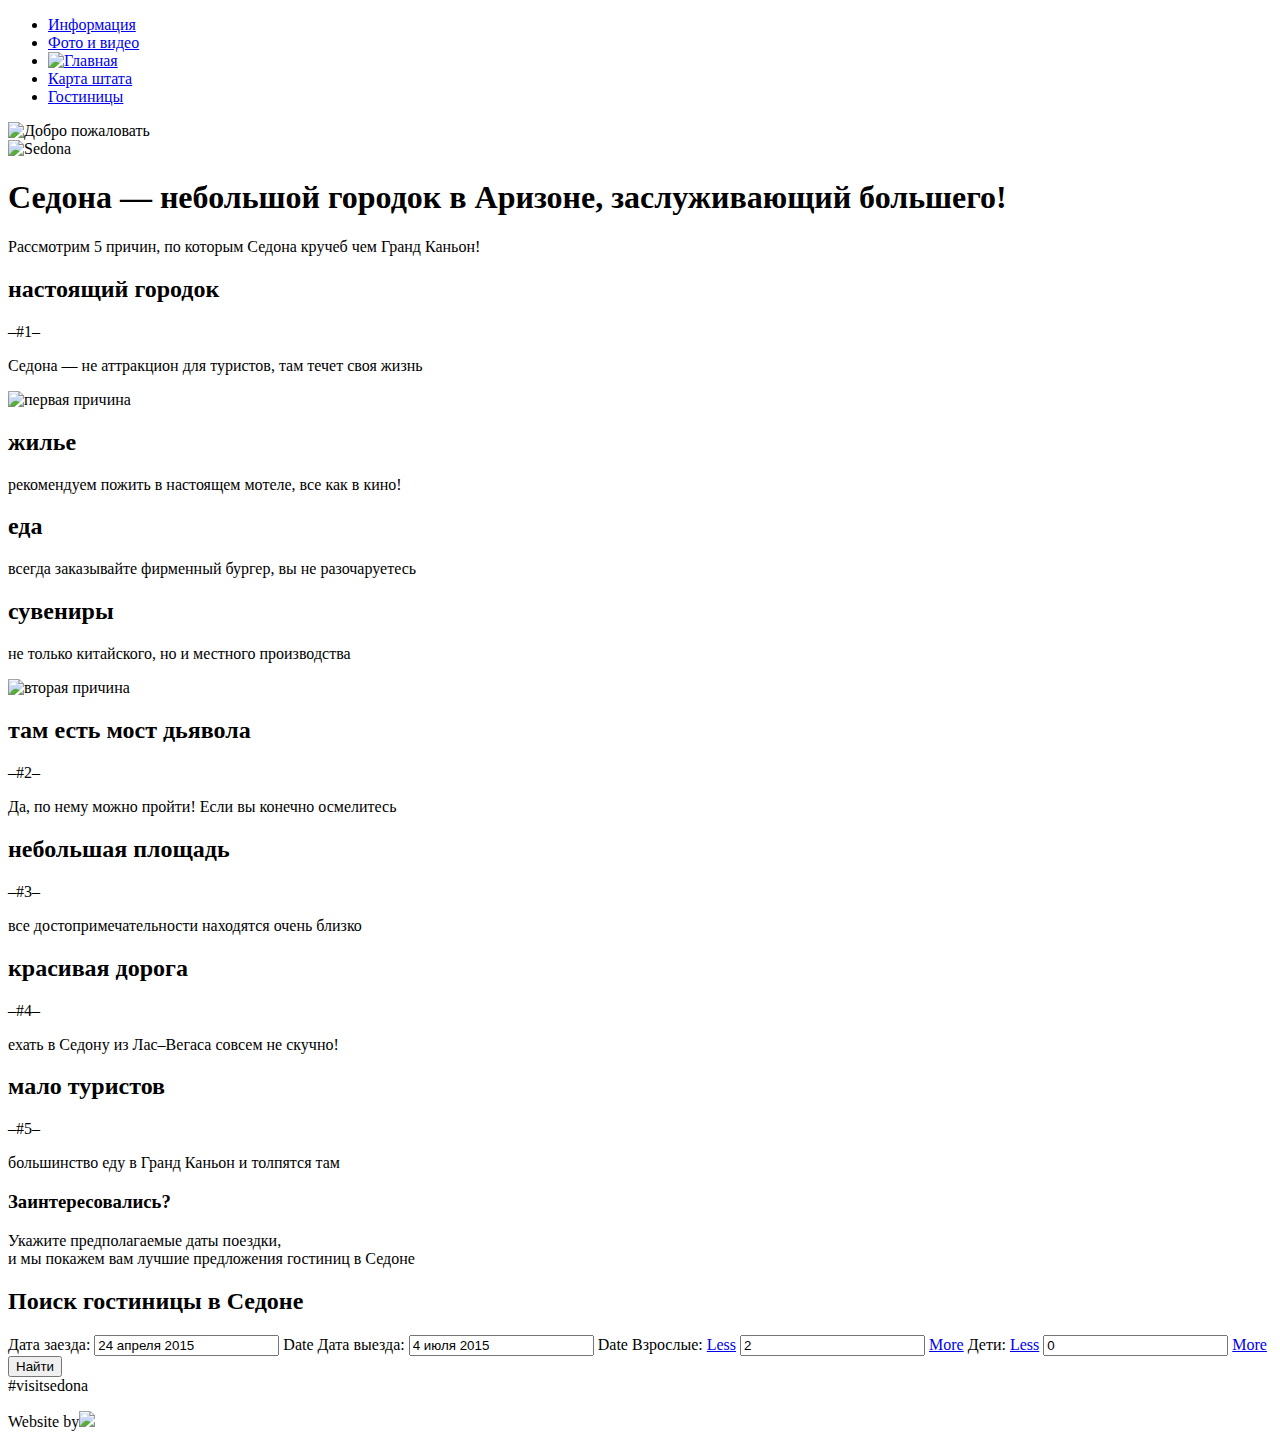
==== index.html @ d5ecffd4 "исправления по списку + hotels" ====
<!DOCTYPE html>
<html lang="ru">
  <head>
    <meta charset="utf-8">
    <title>HTML Academy: Седона</title>
  </head>
  <body>
  <header>
    <div class="container">
      <ul class="container_navigation">
        <li><a href="#">Информация</a></li>
        <li><a href="#">Фото и видео</a></li>
        <li><a href="#"><img src="#" alt="Главная" width="" height=""></a></li>
        <li><a href="#">Карта штата</a></li>
        <li><a href="#">Гостиницы</a></li>
      </ul>
    </div>
  </header>
  <main>
    <section class="welcome">
      <img src="#" alt="Добро пожаловать" width="" height="" class="welcome_image">
      <div class="welcome_notes">
        <img src="#" alt="Sedona" width="" height="">
      </div>
    </section>
    <section class="about">
      <h1>Седона &mdash; небольшой городок в Аризоне,
            заслуживающий большего!</h1>
      <p>Рассмотрим 5 причин, по которым Седона кручеб чем Гранд Каньон!</p>
    </section>
    <section class="big_reason">
      <div class="reason blue">
        <h2>настоящий городок</h2>
        <span class="reason_number">&ndash;#1&ndash;</span>
        <p>Седона &mdash; не аттракцион для туристов,
           там течет своя жизнь</p>
      </div>
      <div class="reason_image">
            <img src="#" width="" height="" alt="первая причина">
      </div>
    </section>
    <section class="services">
      <div class="service motel">
        <div class="service_icon"></div>
        <h2>жилье</h2>
        <p>рекомендуем пожить в настоящем
          мотеле, все как в кино!</p>
      </div>
      <div class="service food">
        <div class="service_icon"></div>
        <h2>еда</h2>
        <p>всегда заказывайте фирменный бургер,
          вы не разочаруетесь</p>
      </div>
      <div class="service gift">
        <div class="service_icon"></div>
        <h2>сувениры</h2>
        <p>не только китайского,
          но и местного производства</p>
      </div>
    </section>
    <section class="big_reason">
      <div class="reason_image">
        <img src="#" width="" height="" alt="вторая причина">
      </div>
      <div class="reason blue">
        <h2>там есть мост дьявола</h2>
        <span class="reason_number">&ndash;#2&ndash;</span>
        <p>Да, по нему можно пройти!
           Если вы конечно осмелитесь</p>
      </div>
    </section>
    <section class="small_reasons">
      <div class="reason">
        <h2>небольшая площадь</h2>
        <span class="reason_number">&ndash;#3&ndash;</span>
        <p>все достопримечательности
           находятся очень близко</p>
      </div>
      <div class="reason">
        <h2>красивая дорога</h2>
        <span class="reason_number">&ndash;#4&ndash;</span>
        <p>ехать в Седону из Лас&ndash;Вегаса совсем
           не скучно!</p>
      </div>
      <div class="reason">
        <h2>мало туристов</h2>
        <span class="reason_number">&ndash;#5&ndash;</span>
        <p>большинство еду в Гранд Каньон и
           толпятся там</p>
      </div>
    </section>
    <section class="search">
      <h3 class="search_title">Заинтересовались?</h3>
      <p class="search_text">Укажите предполагаемые даты поездки,<br> и мы покажем вам лучшие предложения гостиниц в Седоне</p>
      <form method="get" class="search_form" action="https://echo.htmlacademy.ru">
        <h2 class="form_title">Поиск гостиницы в Седоне</h2>
        <div class="form_content">
          <label for="checkin">Дата заезда:</label>
            <span class="date-span">
              <input type="text" id="checkin" class="date-input" value="24 апреля 2015">
              <label for="checkin" class="form_calendar">Date</label>
            </span>
          <label for="checkout">Дата выезда:</label>
            <span>
              <input type="text" id="checkout" class="date-input" value="4 июля 2015">
              <label for="checkout" class="form_calendar">Date</label>
            </span>
          <label for="adults">Взрослые:</label>
            <span class="form_input">
              <a class="form_minus" href="#">Less</a>
              <input class="people_number" id="adults" type="text" pattern="[0-9]*" value="2" min="0">
              <a class="form_plus" href="#">More</a>
            </span>
          <label for="children">Дети:</label>
            <span class="form_input">
              <a class="form_minus" href="#">Less</a>
              <input class="people_number" id="children" type="text" pattern="[0-9]*" value="0" min="0">
              <a class="form_plus" href="#">More</a>
            </span>
          <input type="submit" value="Найти">
        </div>
      </form>
    </section>
    <section class="map"></section>
  </main>
  <footer>
    <div class="hash"><a>#visitsedona</a></div>
    <div class="social_buttons">
      <a href="#" class="btn_social btn_social_tw"></a>
      <a href="#" class="btn_social btn_social_fb"></a>
      <a href="#" class="btn_social btn_social_yt"></a>
    </div>
    <div class="copyright">
      <p>Website by<a class="copyright_logo" href="#"><img src="#" width="" height=""></a></p>
    </div>
  </footer>
  </body>
</html>
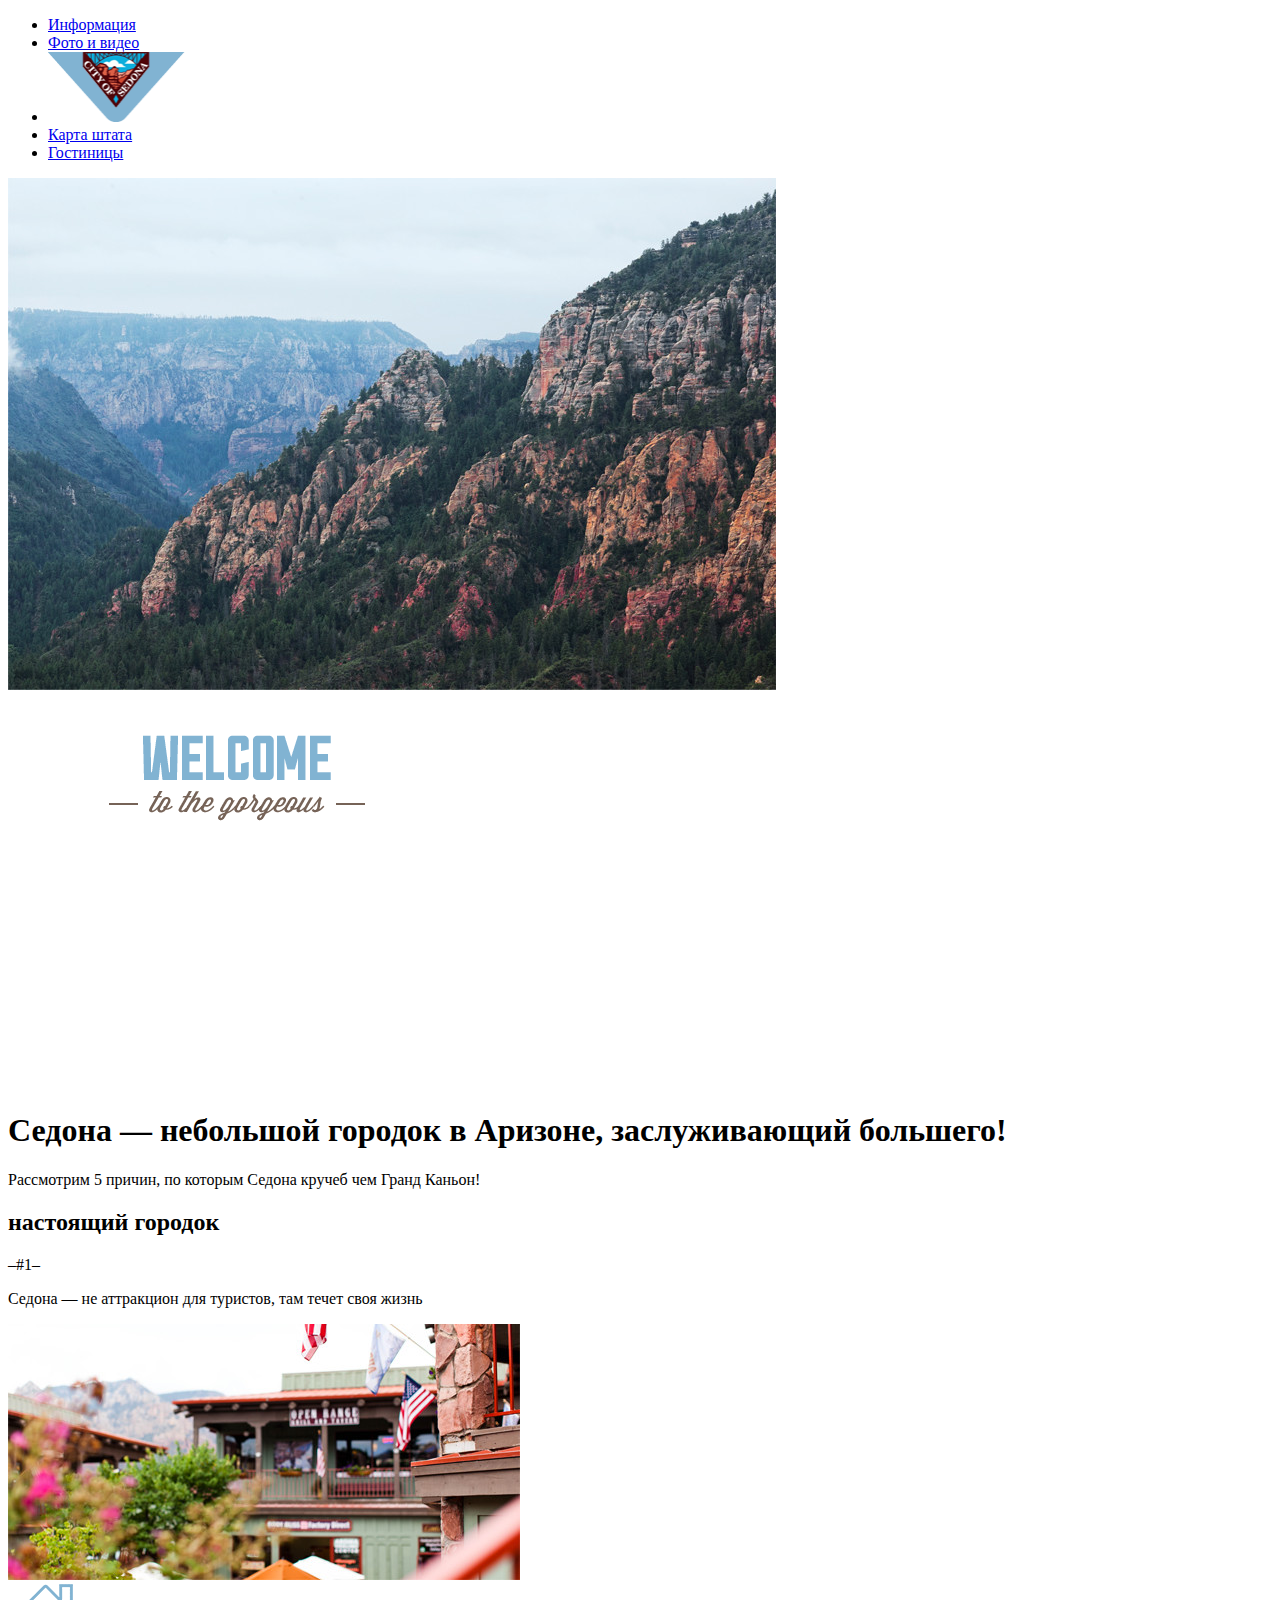
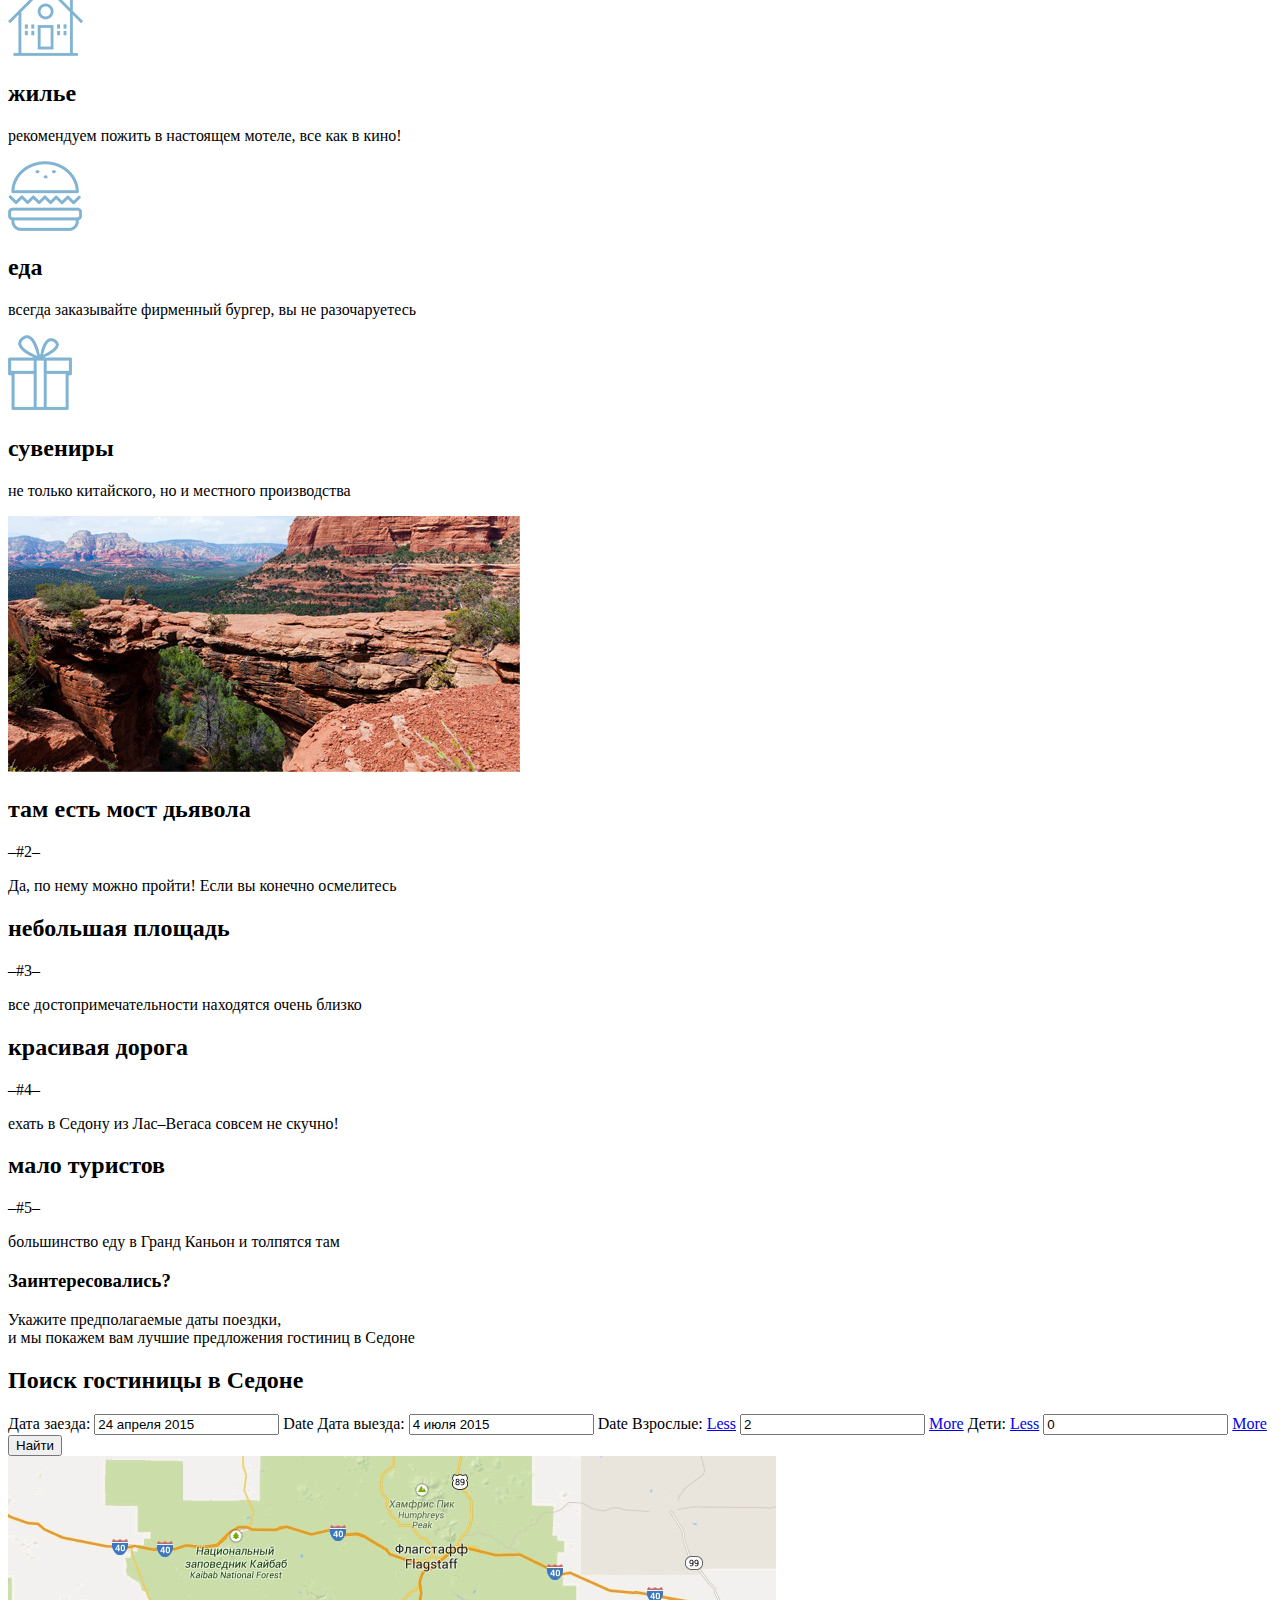
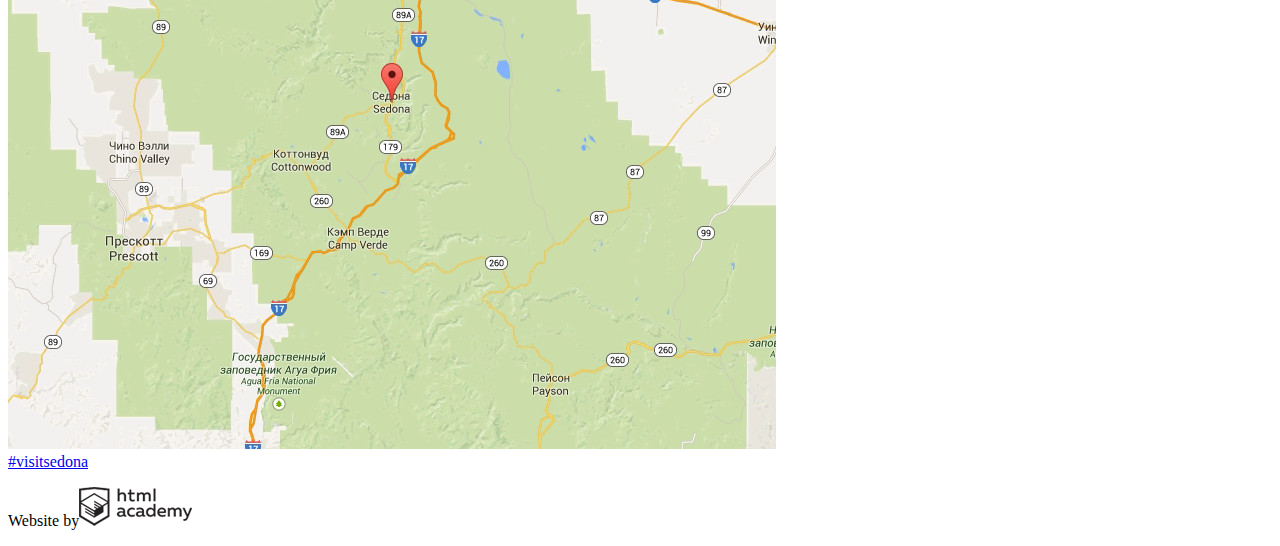
==== commit 5c5478d9: "исправила разметку и подключила картинки" ====
--- a/index.html
+++ b/index.html
@@ -10,7 +10,7 @@
       <ul class="container_navigation">
         <li><a href="#">Информация</a></li>
         <li><a href="#">Фото и видео</a></li>
-        <li><a href="#"><img src="#" alt="Главная" width="" height=""></a></li>
+        <li><a href="#"><img src="img/logo.png" alt="Главная" width="137" height="70"></a></li>
         <li><a href="#">Карта штата</a></li>
         <li><a href="#">Гостиницы</a></li>
       </ul>
@@ -18,9 +18,10 @@
   </header>
   <main>
     <section class="welcome">
-      <img src="#" alt="Добро пожаловать" width="" height="" class="welcome_image">
+      <img src="img/landscape.jpg" alt="Добро пожаловать" width="768" height="512" class="welcome_image">
+      <img src="img/white.png" alt="" width="768" height="37" class="white_line">
       <div class="welcome_notes">
-        <img src="#" alt="Sedona" width="" height="">
+        <img src="img/welcome.png" alt="Sedona" width="458" height="352">
       </div>
     </section>
     <section class="about">
@@ -36,24 +37,24 @@
            там течет своя жизнь</p>
       </div>
       <div class="reason_image">
-            <img src="#" width="" height="" alt="первая причина">
+            <img src="img/firstreason.jpg" width="512" height="256" alt="первая причина">
       </div>
     </section>
     <section class="services">
       <div class="service motel">
-        <div class="service_icon"></div>
+        <div class="service_icon"><img src="img/motel.png" height="72" width="75"></div>
         <h2>жилье</h2>
         <p>рекомендуем пожить в настоящем
           мотеле, все как в кино!</p>
       </div>
       <div class="service food">
-        <div class="service_icon"></div>
+        <div class="service_icon"><img src="img/food.png" height="70" width="74"></div>
         <h2>еда</h2>
         <p>всегда заказывайте фирменный бургер,
           вы не разочаруетесь</p>
       </div>
       <div class="service gift">
-        <div class="service_icon"></div>
+        <div class="service_icon"><img src="img/gift.png" width="64" height="76"></div>
         <h2>сувениры</h2>
         <p>не только китайского,
           но и местного производства</p>
@@ -61,7 +62,7 @@
     </section>
     <section class="big_reason">
       <div class="reason_image">
-        <img src="#" width="" height="" alt="вторая причина">
+        <img src="img/secondreason.jpg" width="512" height="256" alt="вторая причина">
       </div>
       <div class="reason blue">
         <h2>там есть мост дьявола</h2>
@@ -122,17 +123,17 @@
         </div>
       </form>
     </section>
-    <section class="map"></section>
+    <section class="map"><img src="img/map.jpg" width="768" height="593"></section>
   </main>
   <footer>
-    <div class="hash"><a>#visitsedona</a></div>
+    <div class="hash"><a href="#">#visitsedona</a></div>
     <div class="social_buttons">
       <a href="#" class="btn_social btn_social_tw"></a>
       <a href="#" class="btn_social btn_social_fb"></a>
       <a href="#" class="btn_social btn_social_yt"></a>
     </div>
     <div class="copyright">
-      <p>Website by<a class="copyright_logo" href="#"><img src="#" width="" height=""></a></p>
+      <p>Website by<a class="copyright_logo" href="#"><img src="img/logoacademy.png" width="113" height="39"></a></p>
     </div>
   </footer>
   </body>
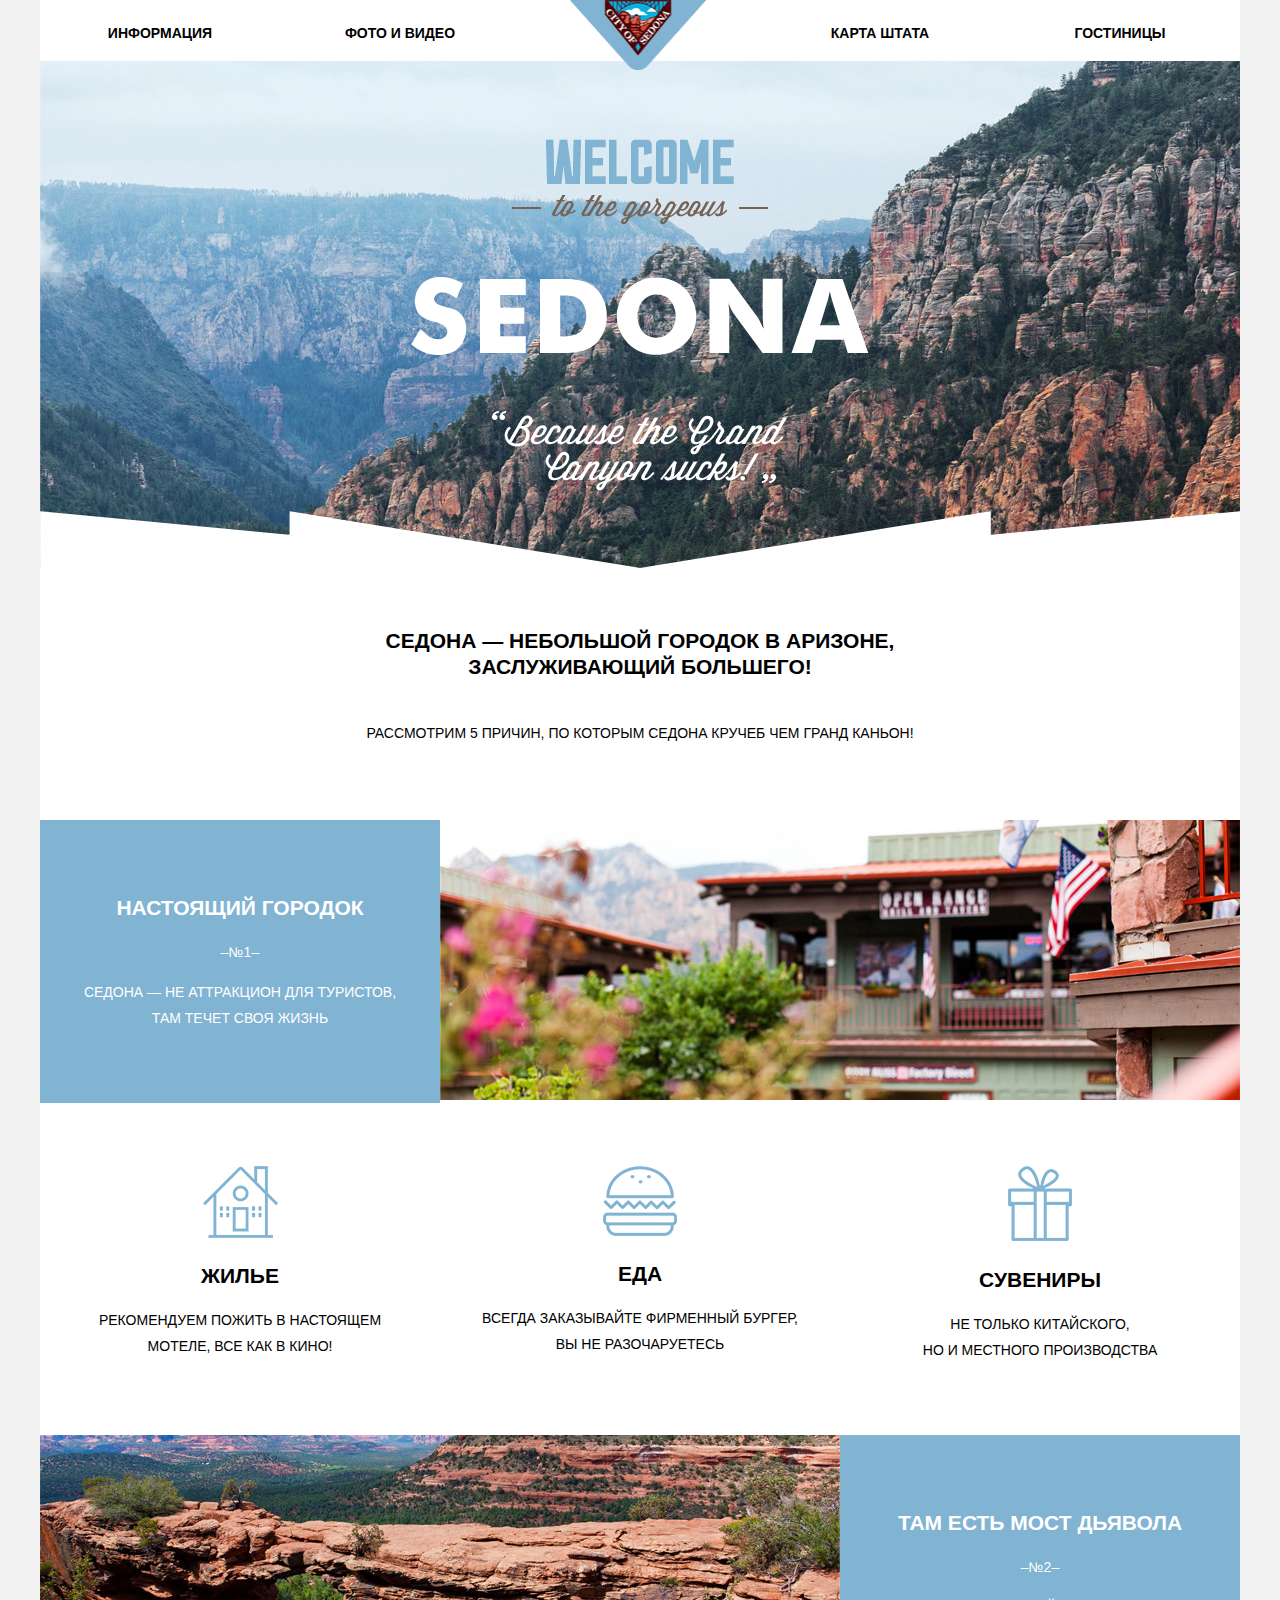
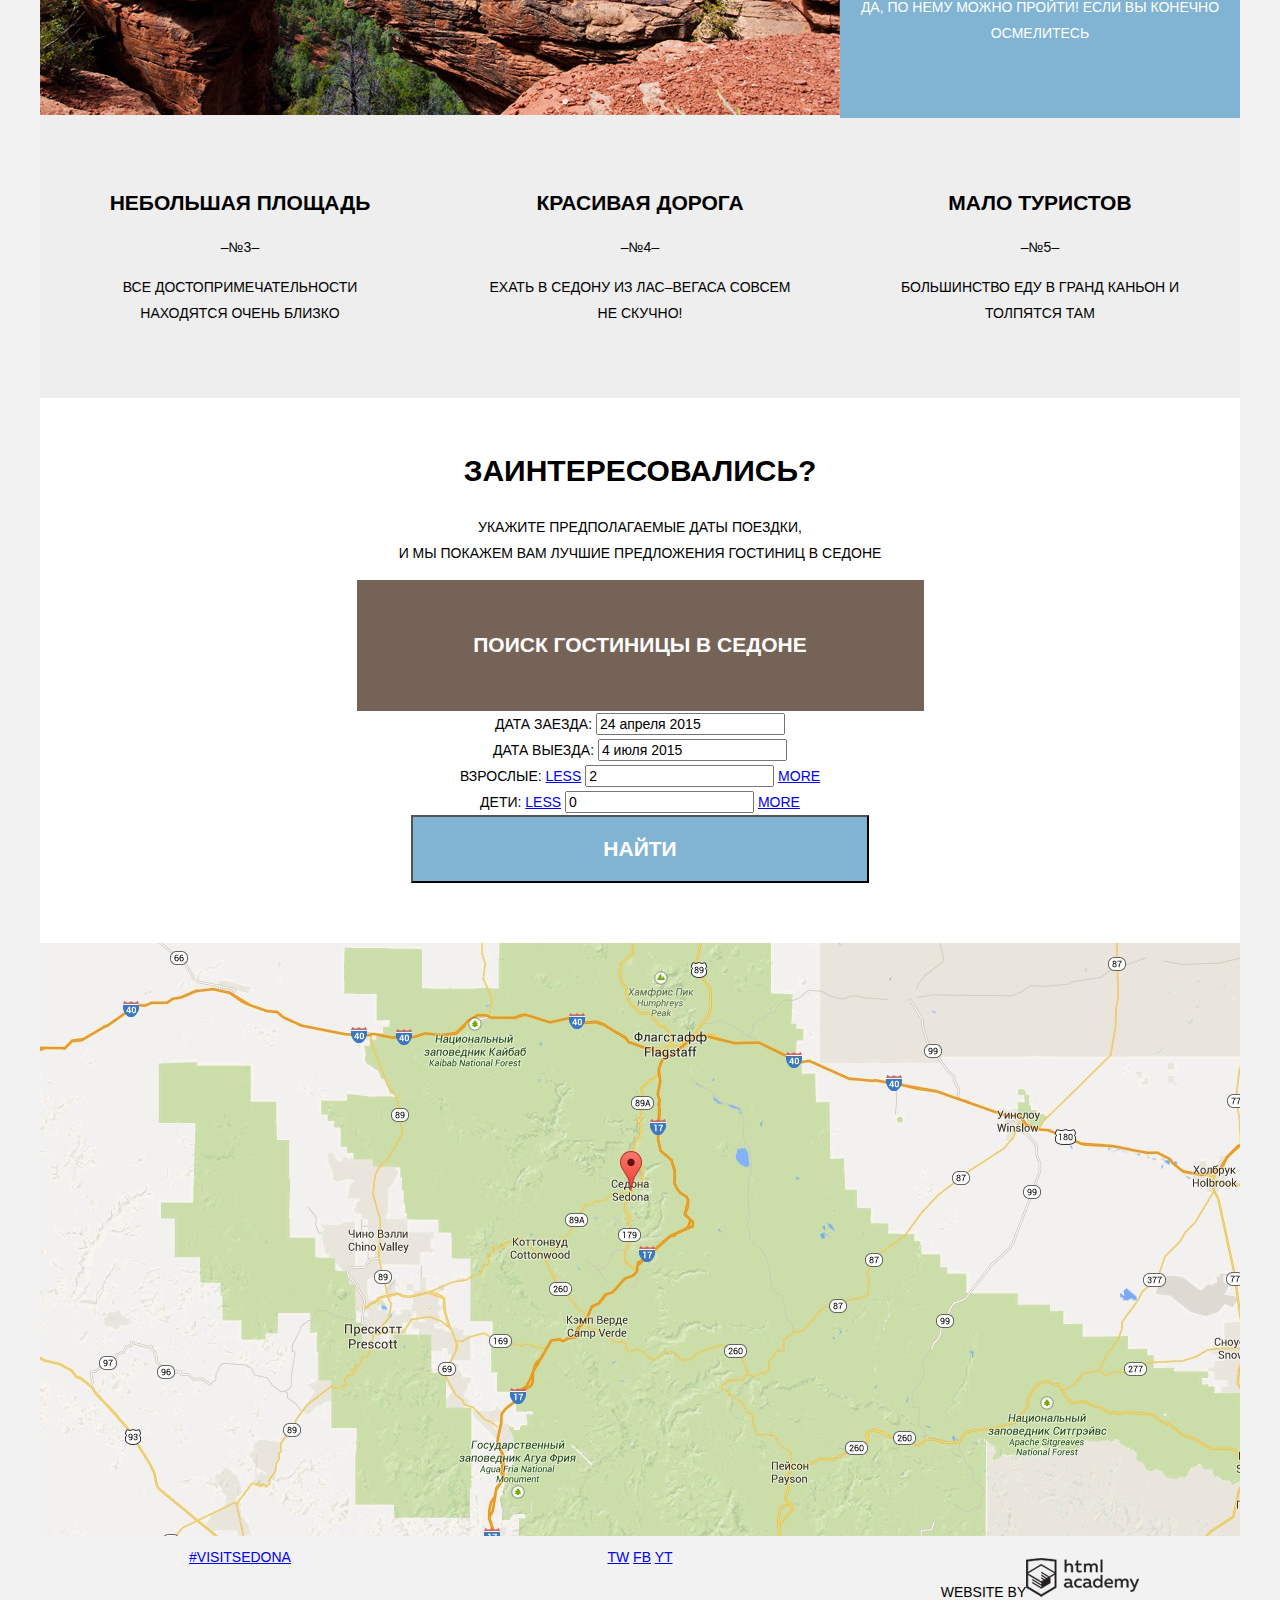
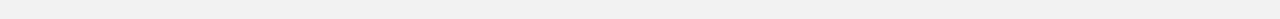
==== commit b8244146: "сетка" ====
--- a/index.html
+++ b/index.html
@@ -3,70 +3,71 @@
   <head>
     <meta charset="utf-8">
     <title>HTML Academy: Седона</title>
+    <link href="css/normalize.css" rel="stylesheet">
+    <link href="css/style.css" rel="stylesheet">
   </head>
   <body>
-  <header>
-    <div class="container">
-      <ul class="container_navigation">
-        <li><a href="#">Информация</a></li>
-        <li><a href="#">Фото и видео</a></li>
-        <li><a href="#"><img src="img/logo.png" alt="Главная" width="137" height="70"></a></li>
-        <li><a href="#">Карта штата</a></li>
-        <li><a href="#">Гостиницы</a></li>
-      </ul>
-    </div>
+  <header class="container">
+    <ul class="container_navigation">
+      <li><a href="#">Информация</a></li><li>
+      <a href="#">Фото и видео</a></li><li>
+      <a href="#" class="logo"><img src="img/logo.png" alt="Главная" width="137" height="70"></a></li><li>
+      <a href="#">Карта штата</a></li><li>
+      <a href="#">Гостиницы</a></li>
+    </ul>
   </header>
   <main>
     <section class="welcome">
-      <img src="img/landscape.jpg" alt="Добро пожаловать" width="768" height="512" class="welcome_image">
-      <img src="img/white.png" alt="" width="768" height="37" class="white_line">
-      <div class="welcome_notes">
-        <img src="img/welcome.png" alt="Sedona" width="458" height="352">
+      <div class="welcome_image">
+        <div class="white_line"><!--<img src="img/white.png" alt="" width="1200" height="57">-->
+          <div class="welcome_notes"><!--<img src="img/welcome.png" alt="Sedona" width="458" height="352">--></div>
+        </div>
       </div>
+
     </section>
     <section class="about">
-      <h1>Седона &mdash; небольшой городок в Аризоне,
-            заслуживающий большего!</h1>
+      <h1>Седона &mdash; небольшой городок в Аризоне,<br>
+            заслуживающий большего!</h1><br>
       <p>Рассмотрим 5 причин, по которым Седона кручеб чем Гранд Каньон!</p>
     </section>
     <section class="big_reason">
       <div class="reason blue">
         <h2>настоящий городок</h2>
-        <span class="reason_number">&ndash;#1&ndash;</span>
-        <p>Седона &mdash; не аттракцион для туристов,
+        <span class="reason_number">&ndash;&#8470;1&ndash;</span>
+        <p>Седона &mdash; не аттракцион для туристов,<br>
            там течет своя жизнь</p>
-      </div>
-      <div class="reason_image">
-            <img src="img/firstreason.jpg" width="512" height="256" alt="первая причина">
+      </div><div
+       class="reason_image">
+            <img src="img/firstreason.jpg" width="800" height="280" alt="первая причина">
       </div>
     </section>
     <section class="services">
       <div class="service motel">
         <div class="service_icon"><img src="img/motel.png" height="72" width="75"></div>
         <h2>жилье</h2>
-        <p>рекомендуем пожить в настоящем
+        <p>рекомендуем пожить в настоящем<br>
           мотеле, все как в кино!</p>
-      </div>
-      <div class="service food">
+      </div><div
+       class="service food">
         <div class="service_icon"><img src="img/food.png" height="70" width="74"></div>
         <h2>еда</h2>
-        <p>всегда заказывайте фирменный бургер,
+        <p>всегда заказывайте фирменный бургер,<br>
           вы не разочаруетесь</p>
-      </div>
-      <div class="service gift">
+      </div><div
+       class="service gift">
         <div class="service_icon"><img src="img/gift.png" width="64" height="76"></div>
         <h2>сувениры</h2>
-        <p>не только китайского,
+        <p>не только китайского,<br>
           но и местного производства</p>
       </div>
     </section>
     <section class="big_reason">
       <div class="reason_image">
-        <img src="img/secondreason.jpg" width="512" height="256" alt="вторая причина">
-      </div>
-      <div class="reason blue">
+        <img src="img/secondreason.jpg" width="800" height="280" alt="вторая причина">
+      </div><div
+       class="reason blue">
         <h2>там есть мост дьявола</h2>
-        <span class="reason_number">&ndash;#2&ndash;</span>
+        <span class="reason_number">&ndash;&#8470;2&ndash;</span>
         <p>Да, по нему можно пройти!
            Если вы конечно осмелитесь</p>
       </div>
@@ -74,20 +75,20 @@
     <section class="small_reasons">
       <div class="reason">
         <h2>небольшая площадь</h2>
-        <span class="reason_number">&ndash;#3&ndash;</span>
-        <p>все достопримечательности
+        <span class="reason_number">&ndash;&#8470;3&ndash;</span>
+        <p>все достопримечательности<br>
            находятся очень близко</p>
-      </div>
-      <div class="reason">
+      </div><div
+       class="reason">
         <h2>красивая дорога</h2>
-        <span class="reason_number">&ndash;#4&ndash;</span>
-        <p>ехать в Седону из Лас&ndash;Вегаса совсем
+        <span class="reason_number">&ndash;&#8470;4&ndash;</span>
+        <p>ехать в Седону из Лас&ndash;Вегаса совсем<br>
            не скучно!</p>
-      </div>
-      <div class="reason">
+      </div><div
+       class="reason">
         <h2>мало туристов</h2>
-        <span class="reason_number">&ndash;#5&ndash;</span>
-        <p>большинство еду в Гранд Каньон и
+        <span class="reason_number">&ndash;&#8470;5&ndash;</span>
+        <p>большинство еду в Гранд Каньон и<br>
            толпятся там</p>
       </div>
     </section>
@@ -95,44 +96,44 @@
       <h3 class="search_title">Заинтересовались?</h3>
       <p class="search_text">Укажите предполагаемые даты поездки,<br> и мы покажем вам лучшие предложения гостиниц в Седоне</p>
       <form method="get" class="search_form" action="https://echo.htmlacademy.ru">
-        <h2 class="form_title">Поиск гостиницы в Седоне</h2>
+        <div class="form_title"><h2>Поиск гостиницы в Седоне</h2></div>
         <div class="form_content">
           <label for="checkin">Дата заезда:</label>
             <span class="date-span">
               <input type="text" id="checkin" class="date-input" value="24 апреля 2015">
-              <label for="checkin" class="form_calendar">Date</label>
-            </span>
+              <label for="checkin" class="form_calendar"></label>
+            </span><br>
           <label for="checkout">Дата выезда:</label>
             <span>
               <input type="text" id="checkout" class="date-input" value="4 июля 2015">
-              <label for="checkout" class="form_calendar">Date</label>
-            </span>
+              <label for="checkout" class="form_calendar"></label>
+            </span><br>
           <label for="adults">Взрослые:</label>
             <span class="form_input">
               <a class="form_minus" href="#">Less</a>
               <input class="people_number" id="adults" type="text" pattern="[0-9]*" value="2" min="0">
               <a class="form_plus" href="#">More</a>
-            </span>
+            </span><br>
           <label for="children">Дети:</label>
             <span class="form_input">
               <a class="form_minus" href="#">Less</a>
               <input class="people_number" id="children" type="text" pattern="[0-9]*" value="0" min="0">
               <a class="form_plus" href="#">More</a>
-            </span>
-          <input type="submit" value="Найти">
+            </span><br>
+          <input type="submit" value="Найти" class="search_btn">
         </div>
       </form>
     </section>
-    <section class="map"><img src="img/map.jpg" width="768" height="593"></section>
+    <section class="map"><img src="img/map.jpg" width="1200" height="593"></section>
   </main>
   <footer>
-    <div class="hash"><a href="#">#visitsedona</a></div>
-    <div class="social_buttons">
-      <a href="#" class="btn_social btn_social_tw"></a>
-      <a href="#" class="btn_social btn_social_fb"></a>
-      <a href="#" class="btn_social btn_social_yt"></a>
-    </div>
-    <div class="copyright">
+    <div class="hash"><a href="#">#visitsedona</a></div><div
+     class="social_buttons">
+      <a href="#" class="btn_social btn_social_tw">tw</a>
+      <a href="#" class="btn_social btn_social_fb">fb</a>
+      <a href="#" class="btn_social btn_social_yt">yt</a>
+    </div><div
+     class="copyright">
       <p>Website by<a class="copyright_logo" href="#"><img src="img/logoacademy.png" width="113" height="39"></a></p>
     </div>
   </footer>
--- a/css/style.css
+++ b/css/style.css
@@ -0,0 +1,300 @@
+body {
+  background-color: #f2f2f2;
+  margin: 0;
+  padding: 0;
+  text-transform: uppercase;
+  font-family: "PT Sans", "Arial", serif;
+  font-size: 14px;
+  line-height: 26px;
+}
+
+
+
+.container_navigation,
+.welcome,
+.about,
+.big_reason,
+.services,
+.search,
+.results,
+.internal_footer,
+.item {
+  background-color: #ffffff;
+}
+
+.container_navigation {
+  margin: 0;
+  padding: 0;
+}
+
+.container_navigation li{
+  display: inline-block;
+  width: 20%;
+  vertical-align: top;
+}
+
+.container_navigation a {
+  display: block;
+  color: black;
+  text-decoration: none;
+  font-weight: bold;
+  padding-top: 20px;
+  padding-bottom: 20px;
+}
+
+li .logo {
+  position: absolute;
+  margin-top: -20px;
+  padding-left: 50px;
+
+}
+
+.container,
+footer {
+  width: 1200px;
+  margin: 0 auto;
+}
+
+.container ul,
+.sorting_links,
+.results_controls ul{
+  list-style: none;
+  text-align: center;
+}
+
+header li {
+  display: inline;
+}
+
+
+main {
+  width: 1200px;
+  margin: 0 auto;
+  margin-top: -5px;
+}
+
+.welcome_image {
+  background: url("../img/landscape.jpg")no-repeat 0 -57px;
+  width: 1200px;
+}
+.welcome_notes {
+  background: url("../img/welcome.png") no-repeat 50% 78px;
+  height:507px;
+}
+
+.white_line {
+  background: url("../img/white.png") no-repeat 0 bottom;
+}
+
+.about{
+  background-color: #ffffff;
+  text-align: center;
+  padding-bottom: 60px;
+  padding-top: 60px;
+}
+
+.search {
+  text-align: center;
+  padding-top: 60px;
+  padding-bottom: 60px;
+}
+
+.blue {
+  display: inline-block;
+  text-align: center;
+  vertical-align: top;
+  background-color: #81b3d2;
+  color: #ffffff;
+  width: 400px;
+  padding: 58px 0;
+}
+
+.reason_image {
+  display: inline-block;
+  width: 800px;
+  line-height: 0;
+}
+
+.service,
+.reason {
+  display: inline-block;
+  text-align: center;
+  vertical-align: top;
+  width: 400px;
+  padding: 58px 0;
+  margin: 0;
+}
+
+.small_reasons {
+  background-color: #eeeeee;
+  margin: 0;
+  margin-top: -8px;
+}
+
+.map {
+  width: 1200px;
+}
+
+.search {
+  margin: 0 auto;
+}
+h1 {
+  font-size: 21px;
+  font-weight: bold;
+  margin: 0;
+}
+
+h3 {
+  font-size: 30px;
+  margin-top: 0;
+}
+
+.form_title {
+  display: block;
+  background-color: #766357;
+  color: #ffffff;
+  padding-top: 35px;
+  padding-bottom: 35px;
+}
+
+form {
+  width: 567px;
+  margin: 0 auto;
+}
+
+.search_btn {
+  display: inline-block;
+  width: 458px;
+  padding-top: 20px;
+  padding-bottom: 20px;
+  background-color: #81b3d2;
+  color: #ffffff;
+  text-transform: uppercase;
+  font-size: 21px;
+  font-weight: bold;
+  text-align: center;
+}
+
+.footer {
+  width: 1200px;
+}
+
+.hash,
+.social_buttons,
+.copyright {
+  display: inline-block;
+  width: 400px;
+  text-align: center;
+  vertical-align: top;
+
+}
+/* catalog.css*/
+
+/* фильтр*/
+
+.search_background {
+  background-image: url("../img/filterbackground.jpg");
+  width: 100%;
+  margin: 0;
+}
+
+.search_place {
+  width: 1056px;
+  display: block;
+  margin: 0 auto;
+}
+
+.search_place ul {
+  list-style: none;
+}
+
+.filter_structure,
+.filter_property,
+.filter_price {
+  padding: 30px 0;
+  color: white;
+  vertical-align: top;
+  display: inline-block;
+  text-align: left;
+}
+
+.filter_structure,
+.filter_property {
+  width: 25%;
+}
+
+.filter_price {
+  width: 50%;
+  text-align: center;
+}
+
+/*results*/
+
+.results_amount,
+.sorting,
+.results_controls,
+.sorting_links,
+.sorting_title {
+  display: inline-block;
+  vertical-align: top;
+}
+
+.results_title {
+  font-weight: bold;
+}
+
+.sorting_links {
+  list-style: none;
+}
+
+.results_amount,
+.sorting_links li,
+.sorting,
+.results_controls li,
+.results_controls,
+.item_image,
+.item_description,
+.item_rating,
+.learn_more,
+.booking {
+  display: inline-block;
+  vertical-align: top;
+}
+
+.sorting_links a {
+  display: block;
+  text-decoration: none;
+  font-weight: bold;
+  padding-left: 32px;
+}
+
+.results_amount,
+.item_image {
+  width: 235px;
+  padding-top: 30px;
+  padding-bottom: 28px;
+  padding-left: 70px;
+  box-sizing: border-box;
+}
+
+.sorting,
+.item_description {
+  width: 780px;
+  padding-top: 30px;
+  padding-bottom: 28px;
+}
+
+.results_controls,
+.item_rating {
+  width: 185px;
+  padding-top: 30px;
+  padding-bottom: 28px;
+}
+
+.item,
+.results {
+  border-bottom: 2px solid #e5e5e5;
+  margin: 0;
+}
+
+
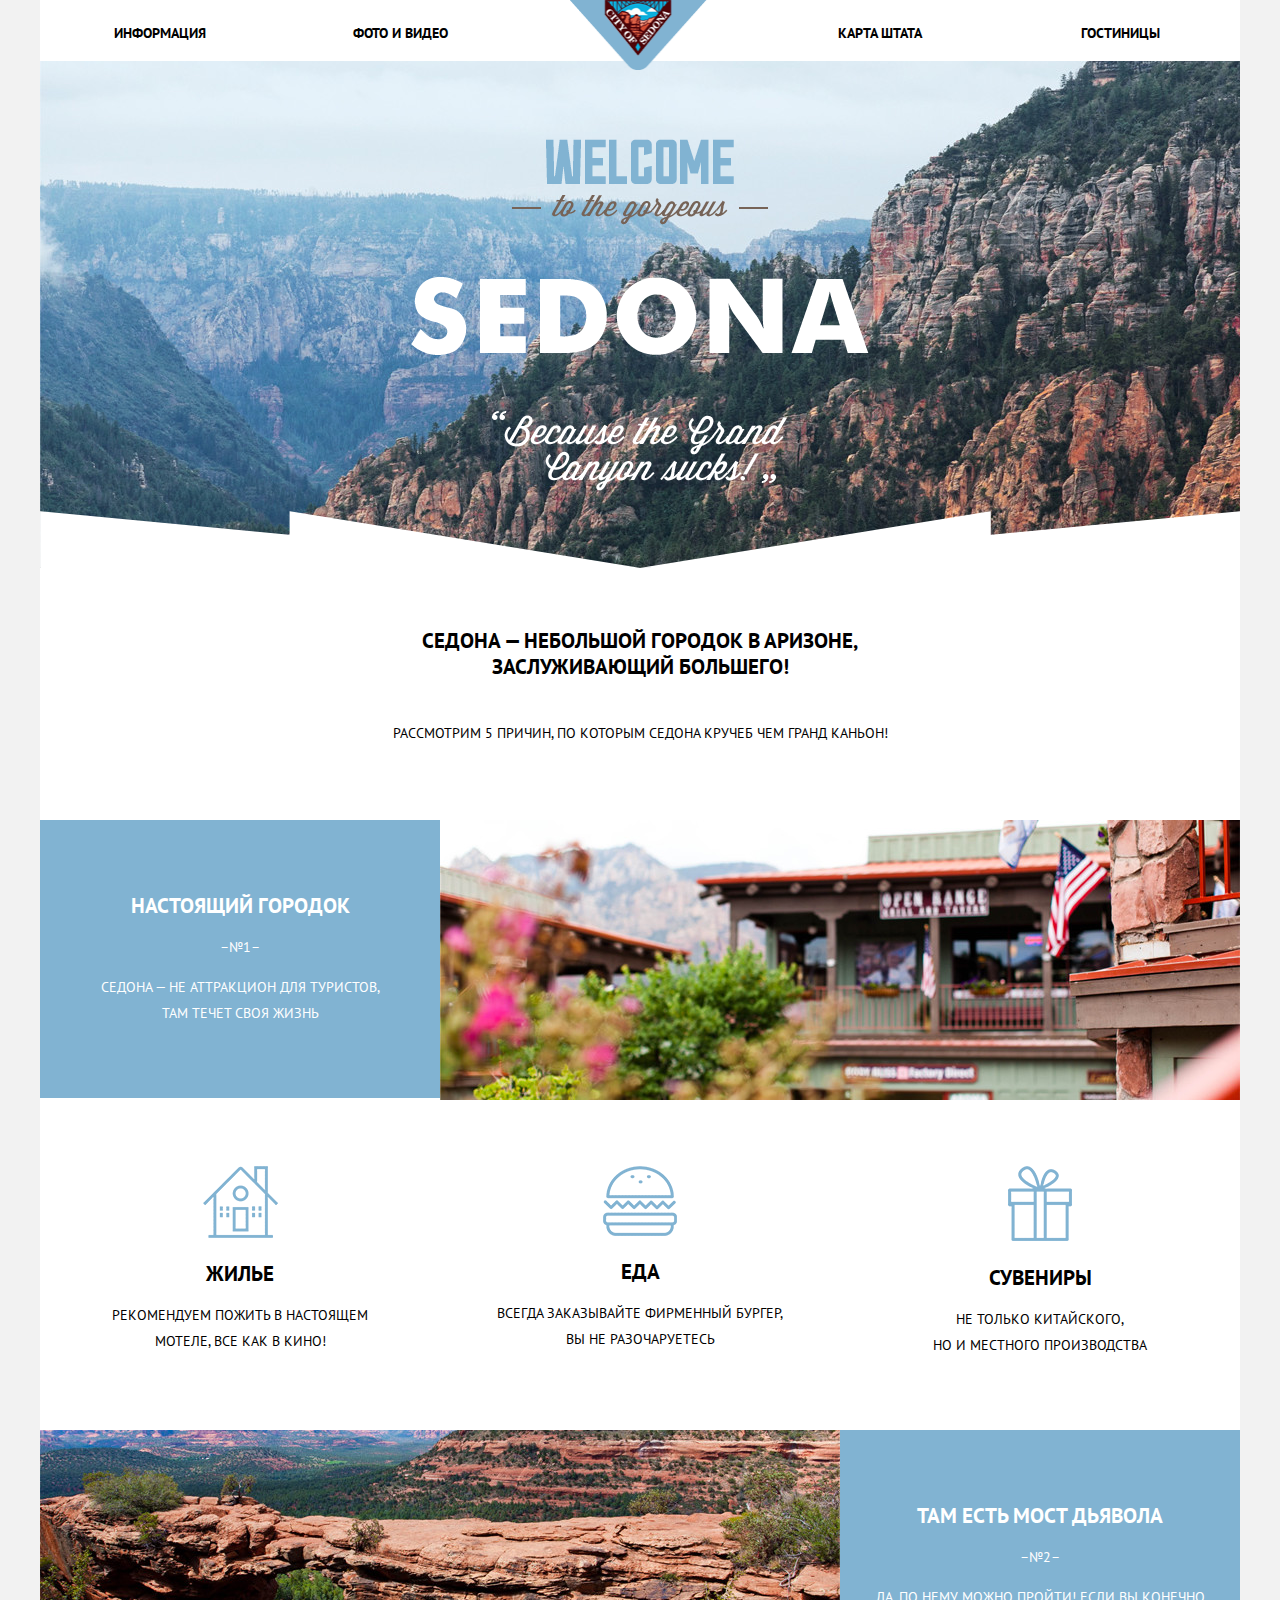
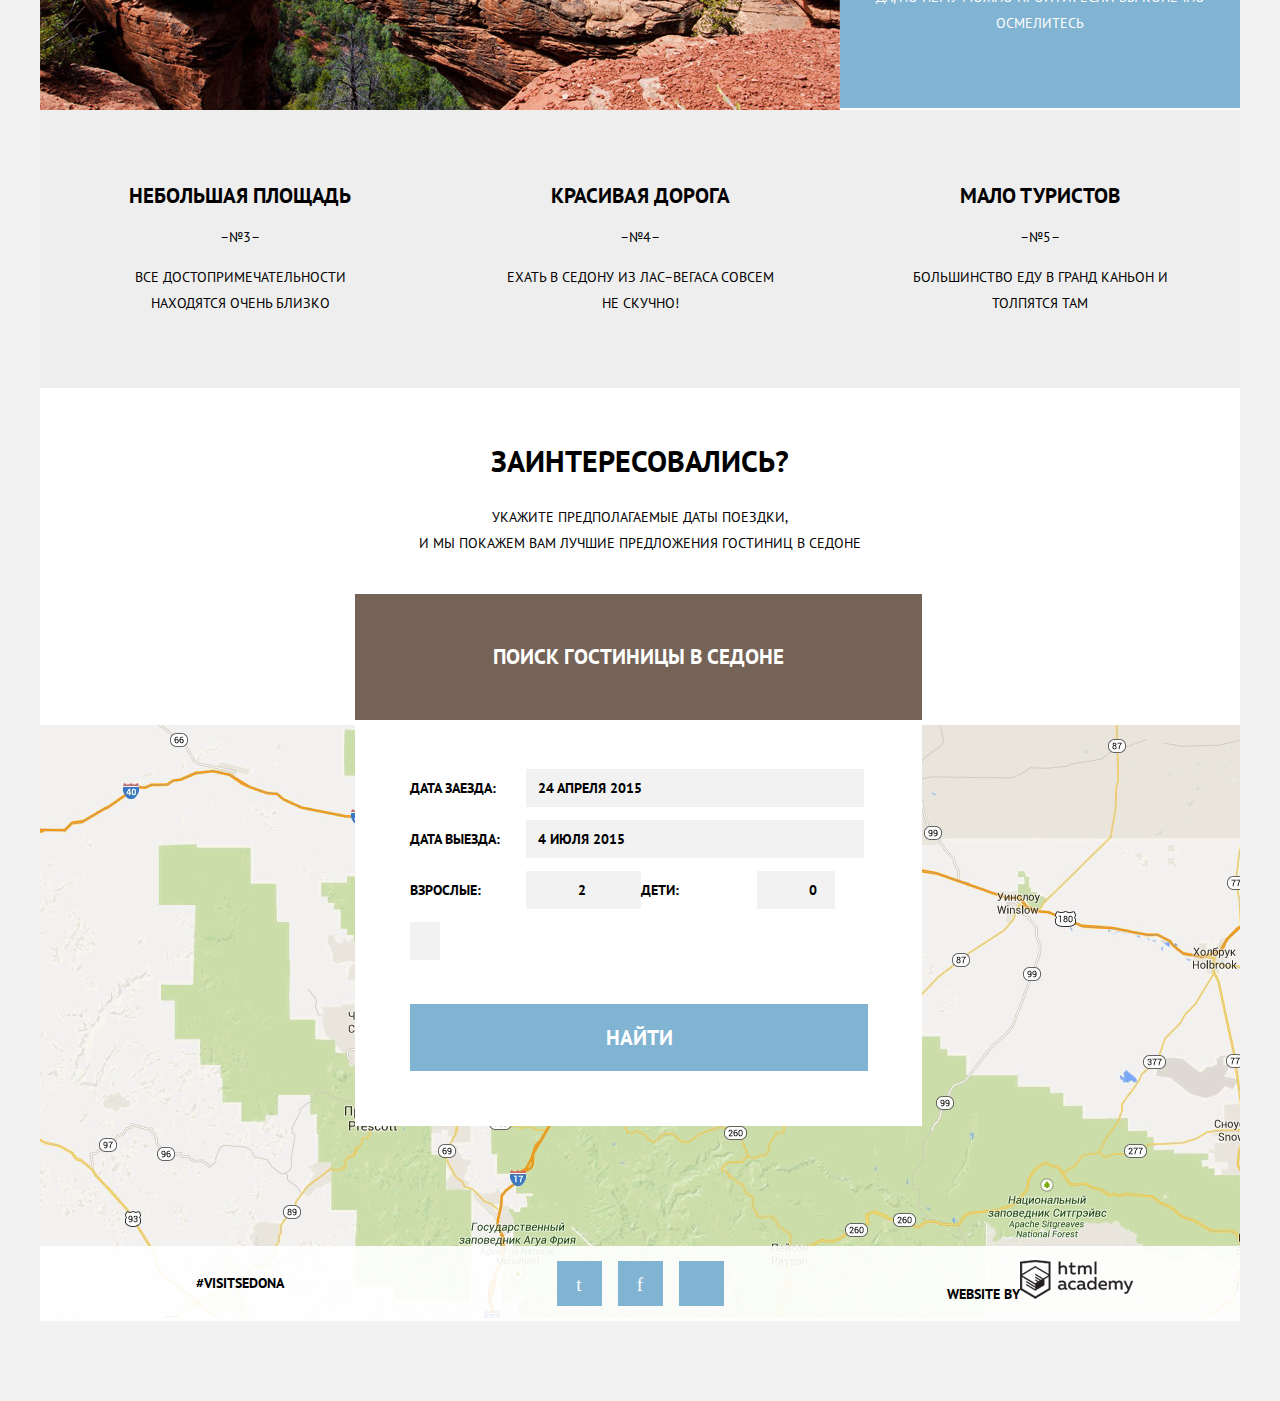
==== commit 5bc89fcf: "иконочный шрифт" ====
--- a/index.html
+++ b/index.html
@@ -5,6 +5,7 @@
     <title>HTML Academy: Седона</title>
     <link href="css/normalize.css" rel="stylesheet">
     <link href="css/style.css" rel="stylesheet">
+    <link href="https://fonts.googleapis.com/css?family=PT+Sans:400,700&amp;subset=latin,cyrillic" rel="stylesheet" type="text/css">
   </head>
   <body>
   <header class="container">
@@ -98,27 +99,27 @@
       <form method="get" class="search_form" action="https://echo.htmlacademy.ru">
         <div class="form_title"><h2>Поиск гостиницы в Седоне</h2></div>
         <div class="form_content">
-          <label for="checkin">Дата заезда:</label>
-            <span class="date-span">
-              <input type="text" id="checkin" class="date-input" value="24 апреля 2015">
-              <label for="checkin" class="form_calendar"></label>
+          <label for="checkin" class="check_in">Дата заезда:</label>
+            <span class="date_span">
+              <input type="text" id="checkin" class="date_input" value="24 апреля 2015">
+              <label for="checkin" class="icon-calendar"></label>
             </span><br>
-          <label for="checkout">Дата выезда:</label>
-            <span>
-              <input type="text" id="checkout" class="date-input" value="4 июля 2015">
-              <label for="checkout" class="form_calendar"></label>
+          <label for="checkout" class="check_out">Дата выезда:</label>
+            <span class="date_span">
+              <input type="text" id="checkout" class="date_input" value="4 июля 2015">
+              <label for="checkout" class="icon-calendar"></label>
             </span><br>
-          <label for="adults">Взрослые:</label>
+          <label for="adults" class="adults">Взрослые:</label>
             <span class="form_input">
-              <a class="form_minus" href="#">Less</a>
+              <a class="form_minus" href="#"><span class="icon-minus"></span></a>
               <input class="people_number" id="adults" type="text" pattern="[0-9]*" value="2" min="0">
-              <a class="form_plus" href="#">More</a>
-            </span><br>
-          <label for="children">Дети:</label>
+              <a class="form_plus" href="#"><span class="icon-plus"></span></a>
+            </span>
+          <label for="children" class="children">Дети:</label>
             <span class="form_input">
-              <a class="form_minus" href="#">Less</a>
+              <a class="form_minus" href="#"><span class="icon-minus"></span></a>
               <input class="people_number" id="children" type="text" pattern="[0-9]*" value="0" min="0">
-              <a class="form_plus" href="#">More</a>
+              <a class="form_plus" href="#"><span class="icon-plus"></span></a>
             </span><br>
           <input type="submit" value="Найти" class="search_btn">
         </div>
@@ -126,15 +127,15 @@
     </section>
     <section class="map"><img src="img/map.jpg" width="1200" height="593"></section>
   </main>
-  <footer>
-    <div class="hash"><a href="#">#visitsedona</a></div><div
+  <footer class="main_footer">
+    <div class="hash"><a href="#" class="hash_sedona">#visitsedona</a></div><div
      class="social_buttons">
-      <a href="#" class="btn_social btn_social_tw">tw</a>
-      <a href="#" class="btn_social btn_social_fb">fb</a>
-      <a href="#" class="btn_social btn_social_yt">yt</a>
+      <a href="#" class="btn_social icon-twitter"></a>
+      <a href="#" class="btn_social icon-facebook"></a>
+      <a href="#" class="btn_social icon-youtube"></a>
     </div><div
      class="copyright">
-      <p>Website by<a class="copyright_logo" href="#"><img src="img/logoacademy.png" width="113" height="39"></a></p>
+      <p class="copyright_text">Website by<a class="copyright_logo" href="#"><img src="img/logoacademy.png" width="113" height="39"></a></p>
     </div>
   </footer>
   </body>
--- a/css/style.css
+++ b/css/style.css
@@ -1,3 +1,44 @@
+@font-face {
+  font-weight: normal;
+  font-style: normal;
+
+  font-family: "symbols-sedona";
+  src: url("../fonts/symbols-sedona.woff") format("woff"),
+  url("../fonts/symbols-sedona.woff2") format("woff2");
+}
+
+[class^="icon-"]::before,
+[class*=" icon-"]::before {
+  display: inline-block;
+  width: 1em;
+  margin-right: 0.2em;
+  margin-left: 0.2em;
+
+  font-weight: normal;
+  line-height: 1em;
+  font-family: "symbols-sedona";
+  text-align: center;
+  text-transform: none;
+  text-decoration: inherit;
+  font-style: normal;
+  font-variant: normal;
+
+  speak: none;
+}
+
+.icon-facebook::before { content: "\66"; } /* "f" */
+.icon-twitter::before { content: "\74"; } /* "t" */
+.icon-up-dir::before { content: "\25b2"; } /* "▲" */
+.icon-down-dir::before { content: "\25bc"; } /* "▼" */
+.icon-star::before { content: "\2605"; } /* "★" */
+.icon-check-off::before { content: "\2610"; } /* "☐" */
+.icon-check-on::before { content: "\2611"; } /* "☑" */
+.icon-calendar::before { content: "\e800"; } /* "" */
+.icon-plus::before { content: "\e801"; } /* "" */
+.icon-minus::before { content: "\e802"; } /* "" */
+.icon-youtube::before { content: "\f39e"; } /* "" */
+
+
 body {
   background-color: #f2f2f2;
   margin: 0;
@@ -7,8 +48,6 @@
   font-size: 14px;
   line-height: 26px;
 }
-
-
 
 .container_navigation,
 .welcome,
@@ -25,6 +64,7 @@
 .container_navigation {
   margin: 0;
   padding: 0;
+  font-weight: bold;
 }
 
 .container_navigation li{
@@ -46,7 +86,6 @@
   position: absolute;
   margin-top: -20px;
   padding-left: 50px;
-
 }
 
 .container,
@@ -66,7 +105,6 @@
   display: inline;
 }
 
-
 main {
   width: 1200px;
   margin: 0 auto;
@@ -96,7 +134,15 @@
 .search {
   text-align: center;
   padding-top: 60px;
-  padding-bottom: 60px;
+  padding-bottom: 155px;
+  position: relative;
+}
+
+.search_form {
+  position: absolute;
+  top: 206px;
+  left: 315px;
+  background-color: #ffffff;
 }
 
 .blue {
@@ -141,7 +187,21 @@
 h1 {
   font-size: 21px;
   font-weight: bold;
-  margin: 0;
+  line-height: 26px;
+  margin: 0;
+}
+
+h2 {
+  font-size: 16px;
+  font-weight: bold;
+  line-height: 21px;
+}
+
+.reason h2,
+.service h2,
+.form_title h2 {
+  font-size: 21px;
+  line-height: 21px;
 }
 
 h3 {
@@ -160,6 +220,61 @@
 form {
   width: 567px;
   margin: 0 auto;
+  font-weight: bold;
+}
+
+.form_content {
+  padding: 55px;
+  text-align: left;
+}
+
+input.date_input {
+  border: none;
+  background-color: #f2f2f2;
+  text-transform: uppercase;
+  margin-bottom: 28px;
+  width: 290px;
+}
+
+.date_span {
+  background-color: #f2f2f2;
+  padding: 10px;
+  margin-left: 15px;
+}
+
+.check_in,
+.check_out,
+.adults,
+.children {
+  display: inline-block;
+  width: 97px;
+}
+
+.icon-calendar {
+  color: #a9a9a9;
+}
+
+.form_input {
+  width: 113px;
+  border: none;
+  background-color: #f2f2f2;
+  margin-left: 15px;
+  padding: 10px;
+}
+
+.form_input input {
+  border: none;
+  width: 40px;
+  background-color: #f2f2f2;
+  text-align: center;
+  margin-bottom: 28px;
+}
+
+
+.form_minus span,
+.form_plus span {
+  color: #a9a9a9;
+  font-size: 14px;
 }
 
 .search_btn {
@@ -173,10 +288,14 @@
   font-size: 21px;
   font-weight: bold;
   text-align: center;
-}
-
-.footer {
-  width: 1200px;
+  border: none;
+  margin-top: 50px;
+}
+
+.main_footer {
+  background-color: rgba(255,255,255,.9);
+  position: relative;
+  bottom: 80px;
 }
 
 .hash,
@@ -185,9 +304,19 @@
   display: inline-block;
   width: 400px;
   text-align: center;
-  vertical-align: top;
-
-}
+  vertical-align: middle;
+}
+
+.hash_sedona,
+.btn_social,
+.copyright_text,
+.item_title {
+  color: black;
+  text-decoration: none;
+  font-weight: bold;
+
+}
+
 /* catalog.css*/
 
 /* фильтр*/
@@ -215,7 +344,7 @@
   color: white;
   vertical-align: top;
   display: inline-block;
-  text-align: left;
+
 }
 
 .filter_structure,
@@ -223,9 +352,132 @@
   width: 25%;
 }
 
+.filter_structure li,
+.filter_property li {
+  margin: 0;
+}
+
 .filter_price {
   width: 50%;
-  text-align: center;
+}
+
+.filter_range {
+  width: 330px;
+  color: #ffffff;
+  text-transform: uppercase;
+  margin-left: 210px;
+}
+
+.filter_title {
+  margin-bottom: 9px;
+  font-weight: 600;
+  font-size: 16px;
+  line-height: 21px;
+}
+
+.price_control {
+  border: 2px solid #ffffff;
+  border-radius: 2px;
+  height: 36px;
+  margin-bottom: 20px;
+  font-size: 0;
+  position: relative;
+}
+
+.price_control::after {
+  content: "";
+  position: absolute;
+  width: 2px;
+  height: 22px;
+  background: #ffffff;
+  top: 50%;
+  left: 50%;
+  transform: translate(-50%, -50%);
+}
+
+.price_control label {
+  display: inline-block;
+  font-size: 14px;
+  line-height: 38px;
+  vertical-align: top;
+  cursor: pointer;
+  font-weight: normal;
+}
+
+.price_control .min_price,
+.price_control .max_price {
+  width: 90px;
+  padding-left: 65px;
+}
+
+.price_control input {
+  width: 50px;
+  margin: 0;
+  color: inherit;
+  font: inherit;
+  background: none;
+  border: none;
+  outline: none;
+}
+
+.range_control {
+  position: relative;
+  margin-bottom: 32px;
+}
+
+.range_control .scale {
+  height: 2px;
+  background: rgba(255,255,255,0.3);
+}
+
+.range_control .bar {
+  width: 80%;
+  height: 2px;
+  background: #ffffff;
+}
+
+.toggle {
+  width: 4px;
+  height: 4px;
+  background: #ababab;
+  border: 8px solid #ffffff;
+  border-radius: 50%;
+  box-shadow: 0 2px 0 rgba(0,1,1,0.2);
+  cursor: pointer;
+  position: absolute;
+  top: -9px;
+}
+
+.toggle:hover {
+  background: #1c4f80;
+}
+
+.filter_show {
+  display: block;
+  margin: 0 auto;
+  padding: 6px 35px;
+  font-size: 14px;
+  line-height: 20px;
+  color: #ffffff;
+  text-transform: uppercase;
+  background: transparent;
+  border: 2px solid #ffffff;
+  border-radius: 2px;
+  outline: none;
+  cursor: pointer;
+}
+
+.filter_show:hover {
+  background: #ffffff;
+  color: #000000;
+}
+
+.min_toggle {
+  left: 0;
+}
+
+.max_toggle {
+  left: 80%;
 }
 
 /*results*/
@@ -236,15 +488,30 @@
 .sorting_links,
 .sorting_title {
   display: inline-block;
-  vertical-align: top;
+  vertical-align: middle;
+}
+
+.results_amount {
+  margin-top: 13px;
 }
 
 .results_title {
+  font-size: 21px;
   font-weight: bold;
 }
 
 .sorting_links {
   list-style: none;
+}
+
+.active {
+  color: #81b3d2;
+}
+
+.disabled {
+  color: #cacaca;
+  text-decoration: dotted;
+  border-bottom: 2px dotted #81b3d2;
 }
 
 .results_amount,
@@ -263,9 +530,9 @@
 
 .sorting_links a {
   display: block;
+  font-weight: bold;
+  margin-left: 32px;
   text-decoration: none;
-  font-weight: bold;
-  padding-left: 32px;
 }
 
 .results_amount,
@@ -280,7 +547,7 @@
 .sorting,
 .item_description {
   width: 780px;
-  padding-top: 30px;
+  padding-top: 28px;
   padding-bottom: 28px;
 }
 
@@ -291,10 +558,68 @@
   padding-bottom: 28px;
 }
 
+.results_controls a {
+  text-decoration: none;
+  font-size: 23px;
+  color: #cccccc;
+}
+
+.results_controls .down_active {
+  color: #81b3d2;
+}
+
 .item,
 .results {
   border-bottom: 2px solid #e5e5e5;
   margin: 0;
 }
 
-
+.learn_more,
+.booking {
+  margin-top: 6px;
+}
+
+.details {
+  display: block;
+  background: #81b3d2;
+  padding: 3px 16px;
+  margin-top: 3px;
+}
+
+.book_now {
+  display: block;
+  background: #766357;
+  padding: 3px 16px;
+  margin-top: 3px;
+}
+
+.booking {
+  margin-left: 6px;
+}
+
+.details a,
+.book_now a {
+  color: #ffffff;
+  text-decoration: none;
+  font-weight: bold;
+  font-size: 14px;
+  line-height: 21px;
+}
+
+/*social buttons*/
+
+.btn_social {
+  display: inline-block;
+  width: 45px;
+  height: 35px;
+  background-color: #81b3d2;
+  margin: 6px;
+  vertical-align: middle;
+  background-repeat: no-repeat;
+}
+
+.social_buttons a {
+  color: white;
+  font-size: 19px;
+  padding-top: 10px;
+}
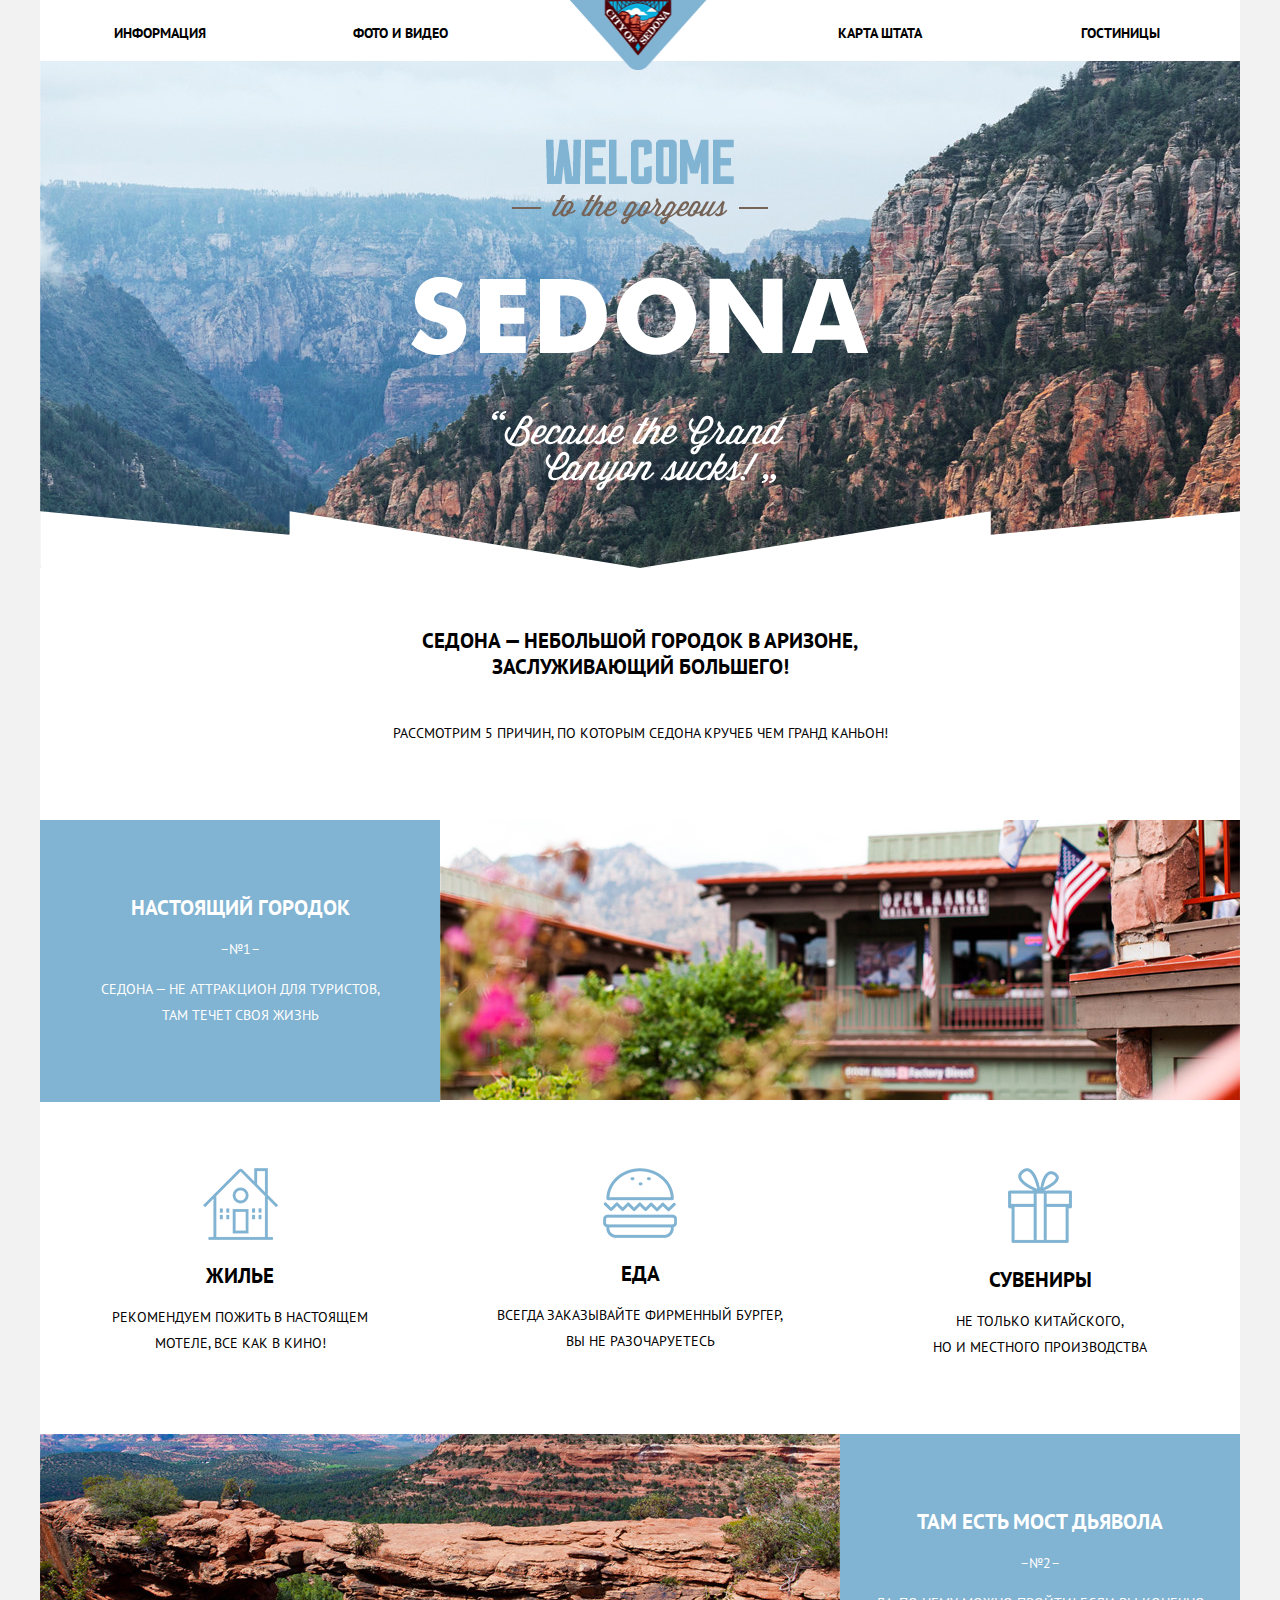
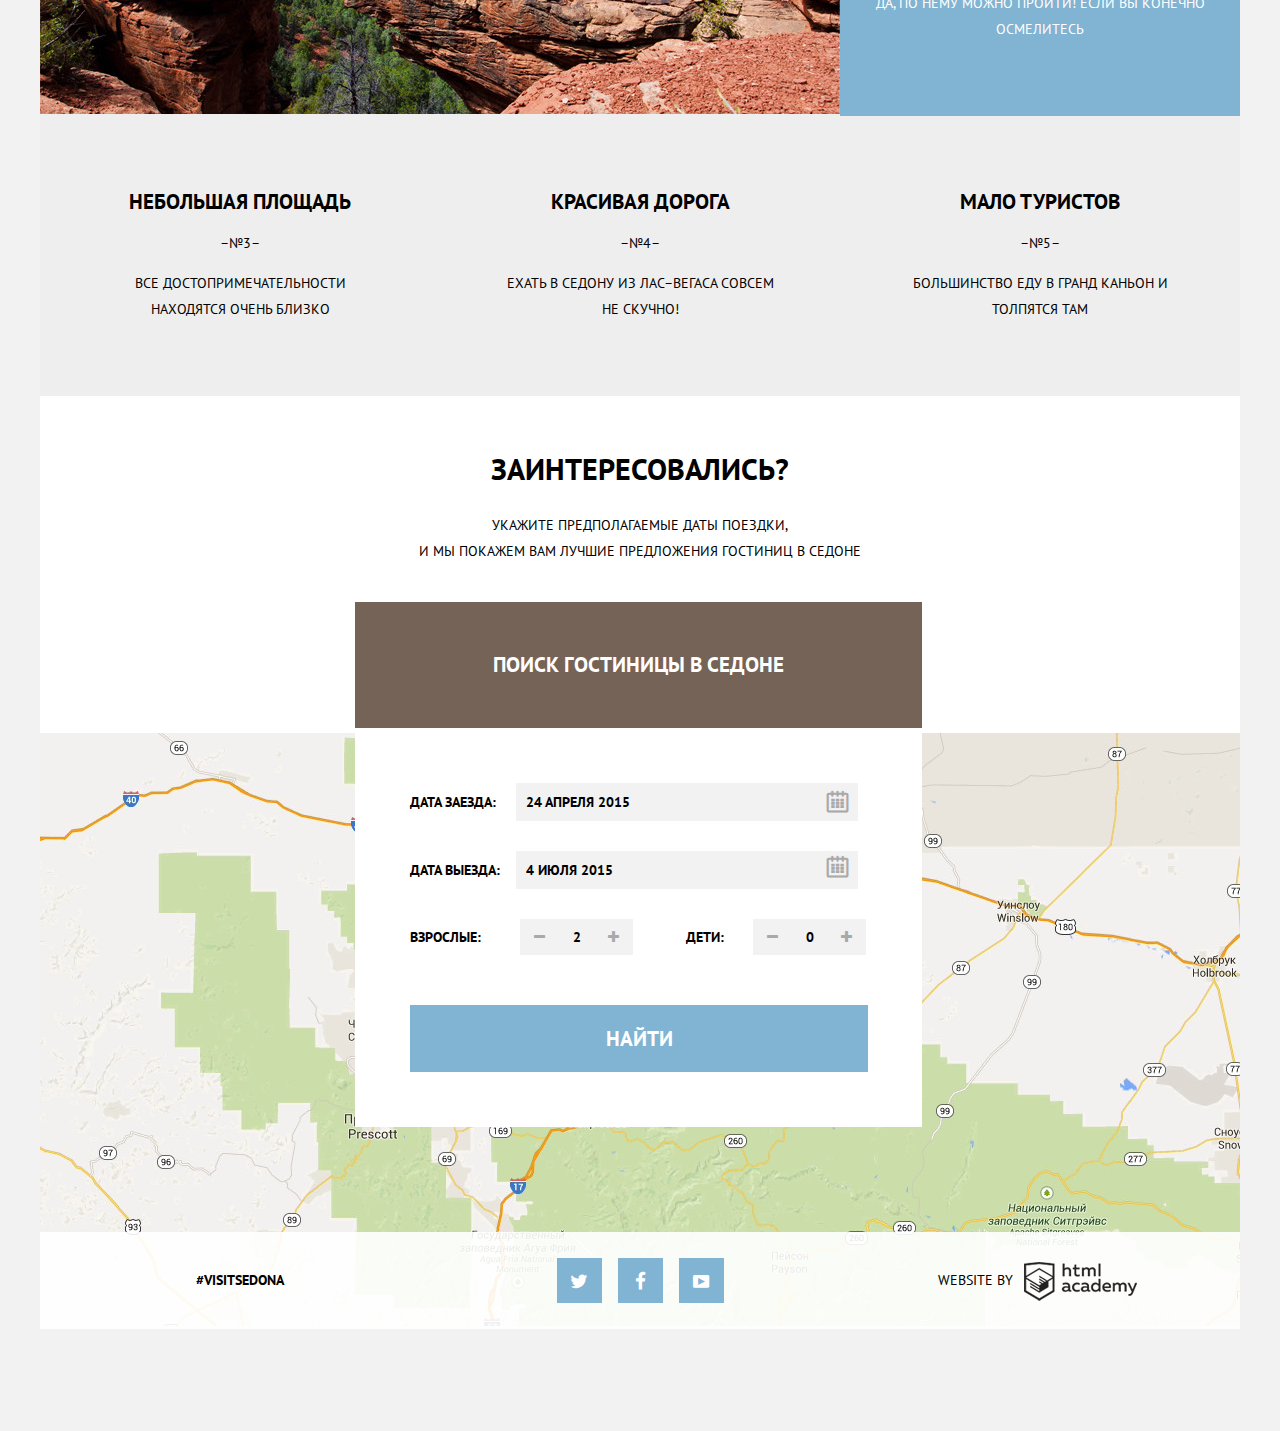
==== commit 2d3275c9: "иконочный шрифт + состояния" ====
--- a/index.html
+++ b/index.html
@@ -6,6 +6,9 @@
     <link href="css/normalize.css" rel="stylesheet">
     <link href="css/style.css" rel="stylesheet">
     <link href="https://fonts.googleapis.com/css?family=PT+Sans:400,700&amp;subset=latin,cyrillic" rel="stylesheet" type="text/css">
+    <!--og meta facebook
+    ga -->
+
   </head>
   <body>
   <header class="container">
@@ -20,8 +23,8 @@
   <main>
     <section class="welcome">
       <div class="welcome_image">
-        <div class="white_line"><!--<img src="img/white.png" alt="" width="1200" height="57">-->
-          <div class="welcome_notes"><!--<img src="img/welcome.png" alt="Sedona" width="458" height="352">--></div>
+        <div class="white_line">
+          <div class="welcome_notes"></div>
         </div>
       </div>
 
@@ -99,28 +102,16 @@
       <form method="get" class="search_form" action="https://echo.htmlacademy.ru">
         <div class="form_title"><h2>Поиск гостиницы в Седоне</h2></div>
         <div class="form_content">
-          <label for="checkin" class="check_in">Дата заезда:</label>
-            <span class="date_span">
-              <input type="text" id="checkin" class="date_input" value="24 апреля 2015">
-              <label for="checkin" class="icon-calendar"></label>
-            </span><br>
-          <label for="checkout" class="check_out">Дата выезда:</label>
-            <span class="date_span">
-              <input type="text" id="checkout" class="date_input" value="4 июля 2015">
-              <label for="checkout" class="icon-calendar"></label>
-            </span><br>
-          <label for="adults" class="adults">Взрослые:</label>
-            <span class="form_input">
-              <a class="form_minus" href="#"><span class="icon-minus"></span></a>
-              <input class="people_number" id="adults" type="text" pattern="[0-9]*" value="2" min="0">
-              <a class="form_plus" href="#"><span class="icon-plus"></span></a>
-            </span>
-          <label for="children" class="children">Дети:</label>
-            <span class="form_input">
-              <a class="form_minus" href="#"><span class="icon-minus"></span></a>
-              <input class="people_number" id="children" type="text" pattern="[0-9]*" value="0" min="0">
-              <a class="form_plus" href="#"><span class="icon-plus"></span></a>
-            </span><br>
+          <label class="check_in">Дата заезда:<input type="text" class="date_input" value="24 апреля 2015"></label>
+          <label class="check_out">Дата выезда:<input type="text" class="date_input" value="4 июля 2015"></label>
+          <div class="adults_amount">
+            <label for="adults" class="adults">Взрослые:</label>
+            <button class="icon_btn icon-minus"></button><input type="text" name="adults" id="adults" value="2"><button class="icon_btn icon-plus"></button>
+          </div><div
+           class="children_amount">
+            <label for="children" class="children">Дети:</label>
+            <button class="icon_btn icon-minus"></button><input type="text" name="children" id="children" value="0"><button class="icon_btn icon-plus"></button>
+          </div>
           <input type="submit" value="Найти" class="search_btn">
         </div>
       </form>
--- a/css/style.css
+++ b/css/style.css
@@ -64,7 +64,7 @@
 .container_navigation {
   margin: 0;
   padding: 0;
-  font-weight: bold;
+  font-weight: 100;
 }
 
 .container_navigation li{
@@ -82,6 +82,26 @@
   padding-bottom: 20px;
 }
 
+.container_navigation a:hover {
+  color: #81b3d2;
+}
+
+.container_navigation a:active {
+  color: #b2b2b2;
+}
+
+.container_navigation .active {
+  color: #766357;
+}
+
+.container_navigation .active:hover {
+  color: #604e43;
+}
+
+.container_navigation .active:active {
+  color: #dbd8d5;
+}
+
 li .logo {
   position: absolute;
   margin-top: -20px;
@@ -95,8 +115,7 @@
 }
 
 .container ul,
-.sorting_links,
-.results_controls ul{
+.sorting_links {
   list-style: none;
   text-align: center;
 }
@@ -167,7 +186,7 @@
   text-align: center;
   vertical-align: top;
   width: 400px;
-  padding: 58px 0;
+  padding: 60px 0;
   margin: 0;
 }
 
@@ -228,53 +247,109 @@
   text-align: left;
 }
 
-input.date_input {
+.date_input {
+  margin-bottom: 30px;
+  width: 322px;
+  padding: 10px 10px;
+  text-transform: uppercase;
+  margin-left: 20px;
   border: none;
   background-color: #f2f2f2;
-  text-transform: uppercase;
-  margin-bottom: 28px;
-  width: 290px;
-}
-
-.date_span {
+}
+
+.date_input:hover {
+  background-color: #ebebeb;
+}
+
+.date_input:active {
+  background-color: #ffffff;
+  border: 2px solid #e5e5e5;
+  width: 318px;
+}
+
+.check_out .date_input {
+  margin-left: 16px;
+}
+
+
+.check_in::after {
+  content: '\e800';
+  font-family: "symbols-sedona";
+  font-size: 21px;
+  line-height: 26px;
+  position: absolute;
+  color: #a9a9a9;
+  top: 187px;
+  left: 472px;
+  cursor: pointer;
+}
+.check_out::after {
+  content: '\e800';
+  font-family: "symbols-sedona";
+  font-size: 21px;
+  line-height: 26px;
+  position: absolute;
+  top: 252px;
+  left: 472px;
+  color: #a9a9a9;
+  cursor: pointer;
+}
+
+.check_in:hover::after,
+.check_out:hover::after {
+  color: #000000;
+}
+
+.check_in:active::after,
+.check_out:active::after {
+  color: #81b3d2;
+}
+
+.adults_amount,
+.children_amount {
+  display: inline-block;
+
+}
+
+.adults_amount input,
+.children_amount input {
+  width: 34px;
+  text-align: center;
+  border: none;
+  margin: 0;
   background-color: #f2f2f2;
-  padding: 10px;
-  margin-left: 15px;
-}
-
-.check_in,
-.check_out,
-.adults,
+  padding: 9px 0px;
+}
+
+.children_amount {
+  margin-left: 53px;
+}
+
+.adults {
+  margin-right: 35px;
+}
+
 .children {
-  display: inline-block;
-  width: 97px;
-}
-
-.icon-calendar {
-  color: #a9a9a9;
-}
-
-.form_input {
-  width: 113px;
+  margin-right: 25px;
+}
+
+.icon_btn {
   border: none;
+  margin: 0;
   background-color: #f2f2f2;
-  margin-left: 15px;
-  padding: 10px;
-}
-
-.form_input input {
-  border: none;
-  width: 40px;
-  background-color: #f2f2f2;
-  text-align: center;
-  margin-bottom: 28px;
-}
-
-
-.form_minus span,
-.form_plus span {
   color: #a9a9a9;
   font-size: 14px;
+  line-height: 26px;
+  padding: 5px 10px;
+}
+
+.icon_btn:hover {
+  color: #000000;
+}
+
+.icon_btn:active {
+  color: #81b3d2;
+  border: none;  
 }
 
 .search_btn {
@@ -292,10 +367,23 @@
   margin-top: 50px;
 }
 
+.search_btn:hover,
+.search_btn:active {
+  background-color: #669ec0;
+}
+
+.search_btn:active {
+  color: #88b6d1;
+}
+
+footer {
+  padding: 20px 0;
+}
+
 .main_footer {
   background-color: rgba(255,255,255,.9);
   position: relative;
-  bottom: 80px;
+  bottom: 102px;
 }
 
 .hash,
@@ -309,14 +397,25 @@
 
 .hash_sedona,
 .btn_social,
-.copyright_text,
 .item_title {
   color: black;
   text-decoration: none;
   font-weight: bold;
-
-}
-
+}
+
+.copyright_text {
+  color: #000000;
+  font-weight: normal;
+  position: relative;
+  padding-right: 130px;
+}
+
+.copyright_logo {
+  margin-left: 7px;
+  position: absolute;
+  top: -5px;
+  right: 103px;
+}
 /* catalog.css*/
 
 /* фильтр*/
@@ -331,10 +430,6 @@
   width: 1056px;
   display: block;
   margin: 0 auto;
-}
-
-.search_place ul {
-  list-style: none;
 }
 
 .filter_structure,
@@ -344,7 +439,10 @@
   color: white;
   vertical-align: top;
   display: inline-block;
-
+}
+
+.filter_option {
+  margin: 0;
 }
 
 .filter_structure,
@@ -352,9 +450,37 @@
   width: 25%;
 }
 
-.filter_structure li,
-.filter_property li {
-  margin: 0;
+.filter_structure label,
+.filter_property label {
+  font-weight: normal;
+}
+
+input[type="checkbox"] {
+  display:none;
+}
+
+input[type="checkbox"] + label {
+  display: block;
+  margin-top: 25px;
+  line-height: 20px;
+  padding-left: 40px;
+  position: relative;
+  cursor: pointer;
+}
+
+input[type="checkbox"] + label::before {
+  content: '\2610';
+  position: absolute;
+  top: 0;
+  left: 0;
+  width: 10px;
+  height: 10px;
+  font-family: "symbols-sedona";
+  font-size: 26px;
+}
+
+input[type="checkbox"]:checked + label::before {
+  content: '\2611';
 }
 
 .filter_price {
@@ -370,9 +496,14 @@
 
 .filter_title {
   margin-bottom: 9px;
-  font-weight: 600;
+  font-weight: bold;
   font-size: 16px;
   line-height: 21px;
+}
+
+.filter_title h2 {
+  padding: 0;
+  margin: 0;
 }
 
 .price_control {
@@ -465,6 +596,12 @@
   border-radius: 2px;
   outline: none;
   cursor: pointer;
+  font-weight: normal;
+}
+
+.filter_show:hover {
+  background-color: #ffffff;
+  color: #000000;
 }
 
 .filter_show:hover {
@@ -484,11 +621,35 @@
 
 .results_amount,
 .sorting,
-.results_controls,
 .sorting_links,
 .sorting_title {
   display: inline-block;
   vertical-align: middle;
+}
+
+.results_controls {
+  text-align: right;
+  padding-right: 72px;
+  width: 113px;
+  padding-top: 30px;
+  padding-bottom: 28px;
+}
+
+.results_controls a {
+  display: inline-block;
+  padding: 0;
+  margin-left: -15px;
+  text-decoration: none;
+  font-size: 23px;
+  color: #cccccc;
+}
+
+.results_controls .down_active {
+  color: #81b3d2;
+}
+
+.results_controls a:hover {
+  color: #000000;
 }
 
 .results_amount {
@@ -500,24 +661,28 @@
   font-weight: bold;
 }
 
-.sorting_links {
-  list-style: none;
-}
-
-.active {
+.sorting_links a:hover {
   color: #81b3d2;
 }
 
-.disabled {
+.sorting_links a:active {
+  color: #000000;
+}
+
+.sorting_links .active {
+  color: #81b3d2;
+}
+
+.sorting_links .disabled {
   color: #cacaca;
   text-decoration: dotted;
   border-bottom: 2px dotted #81b3d2;
+
 }
 
 .results_amount,
 .sorting_links li,
 .sorting,
-.results_controls li,
 .results_controls,
 .item_image,
 .item_description,
@@ -530,9 +695,9 @@
 
 .sorting_links a {
   display: block;
-  font-weight: bold;
   margin-left: 32px;
   text-decoration: none;
+  padding: 0;
 }
 
 .results_amount,
@@ -551,21 +716,12 @@
   padding-bottom: 28px;
 }
 
-.results_controls,
 .item_rating {
-  width: 185px;
+  width: 113px;
   padding-top: 30px;
   padding-bottom: 28px;
-}
-
-.results_controls a {
-  text-decoration: none;
-  font-size: 23px;
-  color: #cccccc;
-}
-
-.results_controls .down_active {
-  color: #81b3d2;
+  padding-right: 72px;
+  text-align: right;
 }
 
 .item,
@@ -579,22 +735,12 @@
   margin-top: 6px;
 }
 
-.details {
-  display: block;
-  background: #81b3d2;
-  padding: 3px 16px;
-  margin-top: 3px;
-}
-
-.book_now {
-  display: block;
-  background: #766357;
-  padding: 3px 16px;
-  margin-top: 3px;
-}
-
-.booking {
-  margin-left: 6px;
+.item_title:hover {
+  color: #81b3d2;
+}
+
+.item_title:active {
+  color: #cacaca;
 }
 
 .details a,
@@ -606,6 +752,60 @@
   line-height: 21px;
 }
 
+.booking {
+  margin-left: 6px;
+}
+
+.details {
+  display: block;
+  background: #81b3d2;
+  padding: 3px 16px;
+  margin-top: 3px;
+}
+
+.details:hover {
+  background-color: #669ec0;
+}
+
+.details:active {
+  background-color: #669ec0;
+}
+
+.details a:active {
+  color: #85b0cd;
+}
+
+.book_now {
+  display: block;
+  background: #766357;
+  padding: 3px 16px;
+  margin-top: 3px;
+}
+
+.book_now:hover,
+.book_now:active {
+  background-color: #604e43;
+}
+
+.book_now a:active {
+  color: #857871;
+}
+
+.icon-star {
+  font-size: 19px;
+  line-height: 21px;
+  color: #81b3d2;
+  margin-left: -5px;
+}
+
+.rating_number {
+  display: block;
+  width: 80px;
+  background-color: #f2f2f2;
+  padding: 5px 15px;
+  margin-top: 30px;
+}
+
 /*social buttons*/
 
 .btn_social {
@@ -623,3 +823,12 @@
   font-size: 19px;
   padding-top: 10px;
 }
+
+.btn_social:hover,
+.btn_social:active {
+  background-color: #669ec0;
+}
+
+.btn_social:active {
+  color: #88b6d1;
+}
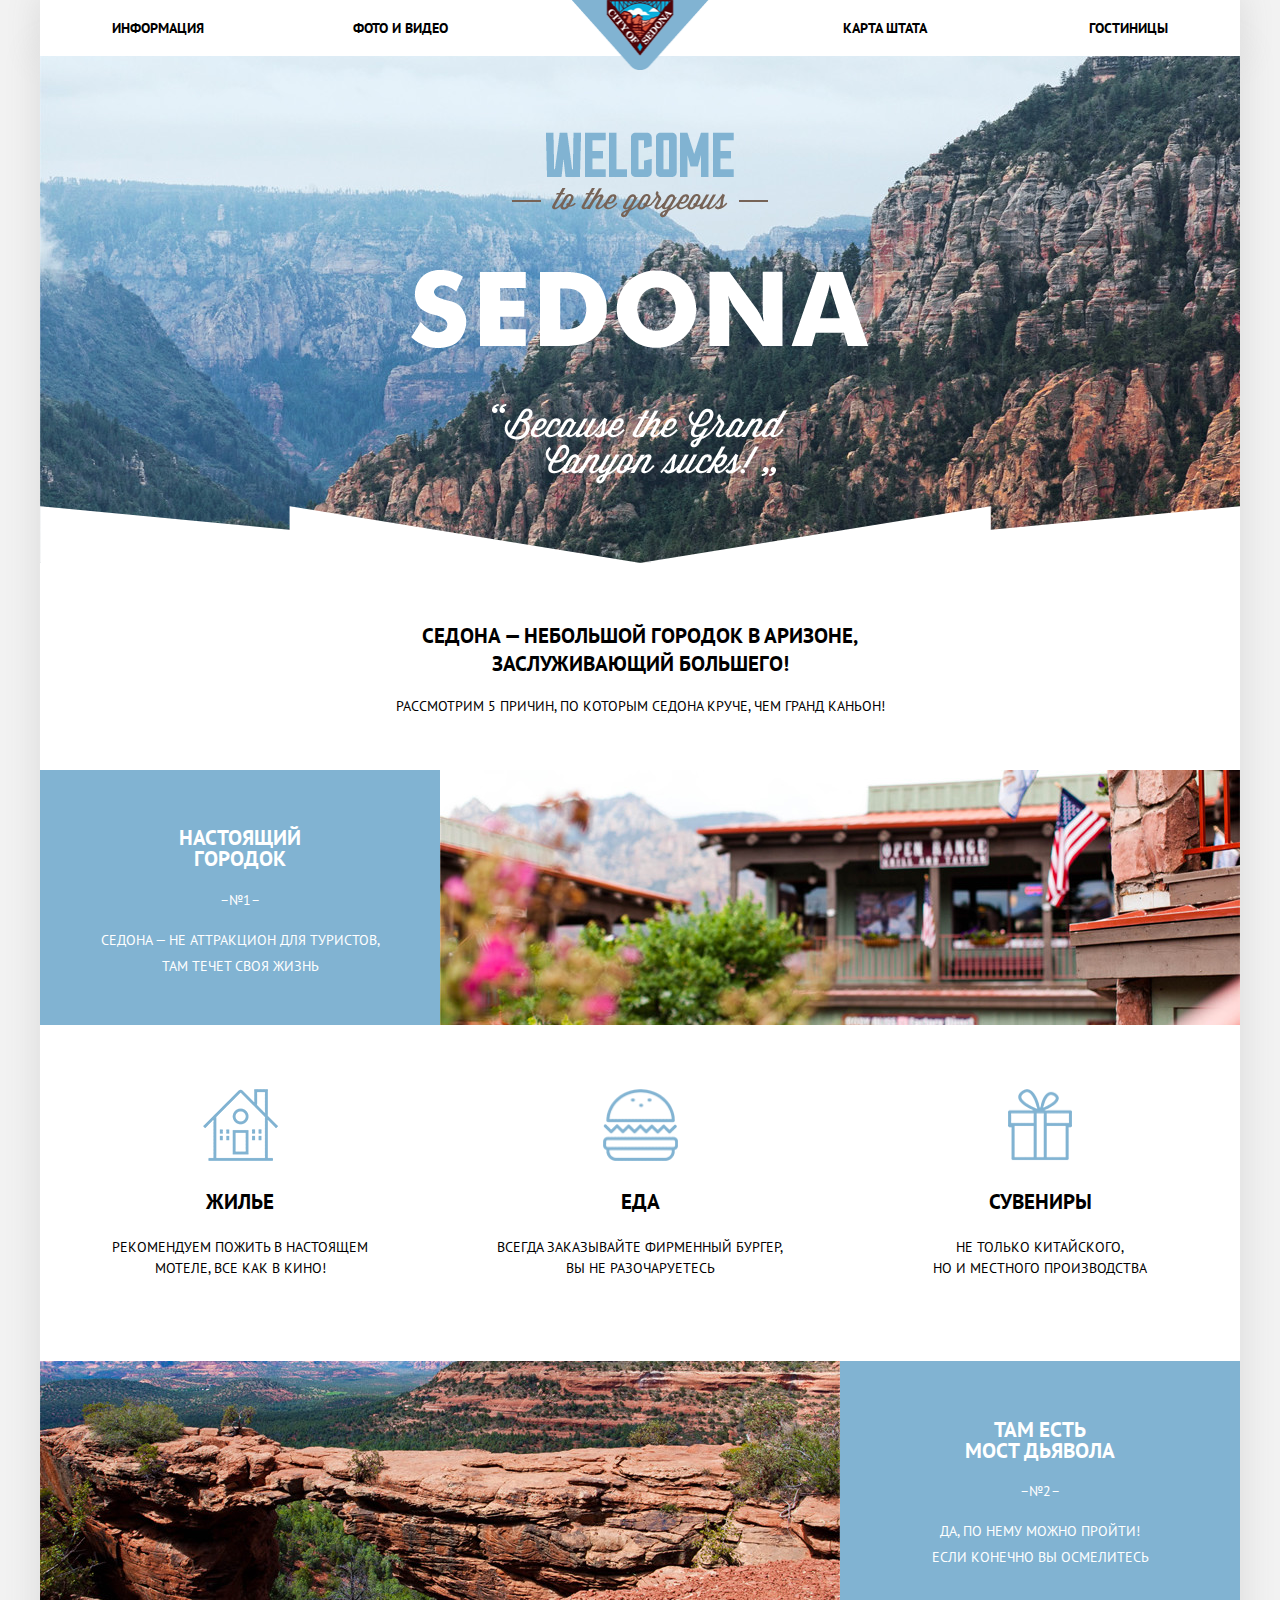
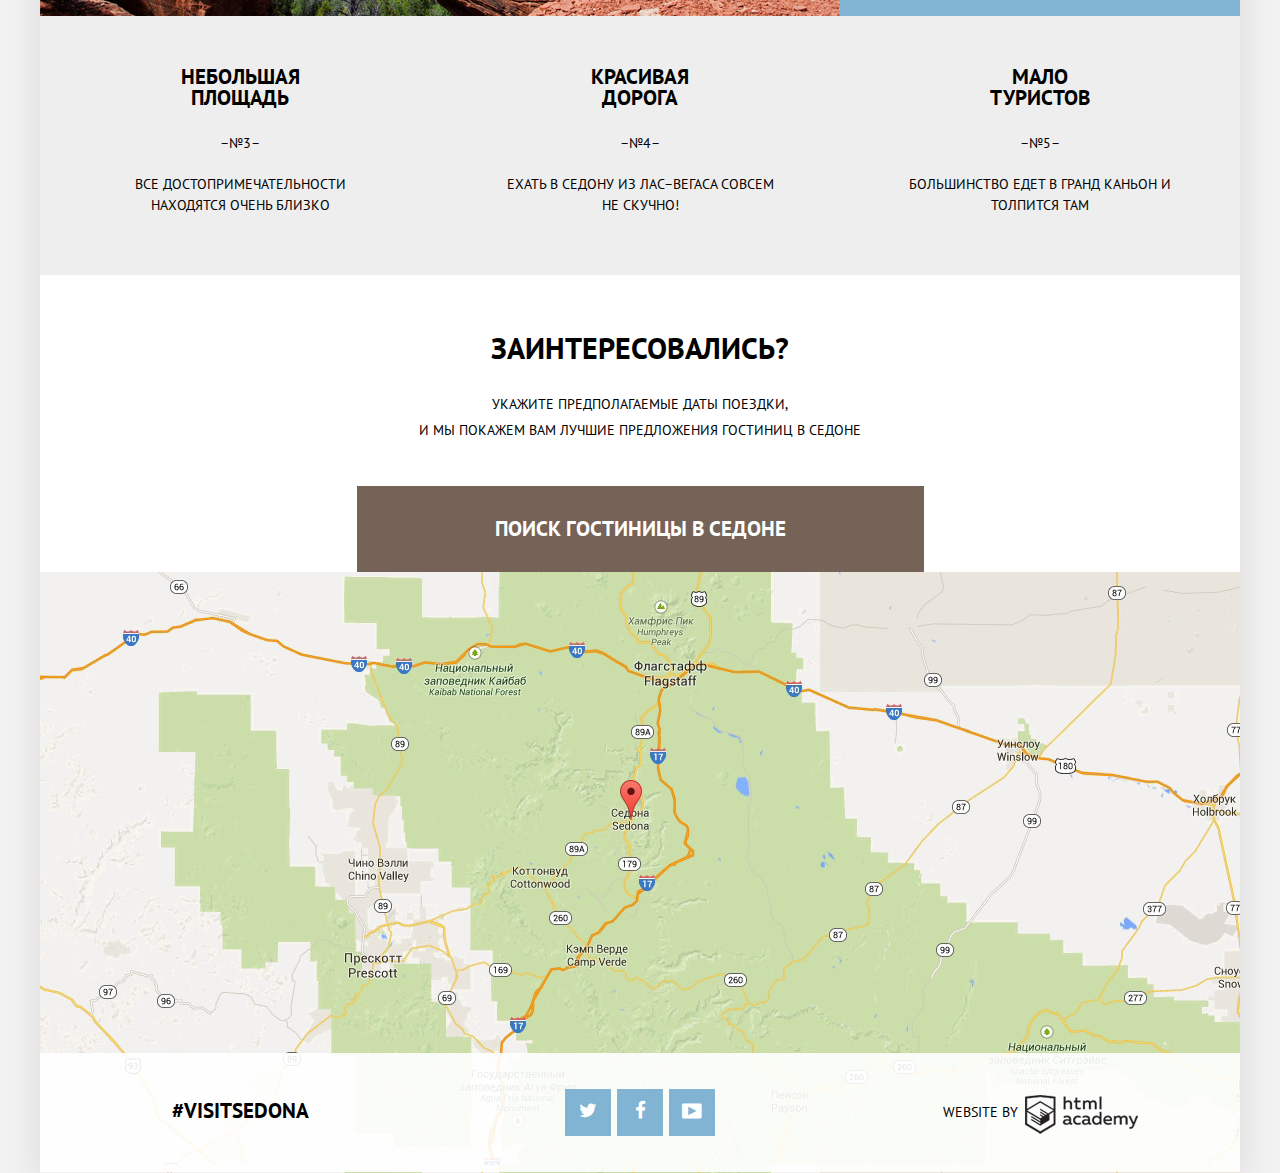
==== commit 3e187de7: "материл для первой проверки" ====
--- a/index.html
+++ b/index.html
@@ -1,23 +1,20 @@
 <!DOCTYPE html>
-<html lang="ru">
+<html class="no-js" lang="ru">
   <head>
     <meta charset="utf-8">
     <title>HTML Academy: Седона</title>
+    <link href="https://fonts.googleapis.com/css?family=PT+Sans:400,700&amp;subset=latin,cyrillic" rel="stylesheet" type="text/css">
     <link href="css/normalize.css" rel="stylesheet">
-    <link href="css/style.css" rel="stylesheet">
-    <link href="https://fonts.googleapis.com/css?family=PT+Sans:400,700&amp;subset=latin,cyrillic" rel="stylesheet" type="text/css">
-    <!--og meta facebook
-    ga -->
-
+    <link href="css/style.min.css" rel="stylesheet">
   </head>
   <body>
   <header class="container">
     <ul class="container_navigation">
       <li><a href="#">Информация</a></li><li>
       <a href="#">Фото и видео</a></li><li>
-      <a href="#" class="logo"><img src="img/logo.png" alt="Главная" width="137" height="70"></a></li><li>
+      <a href="index.html" class="logo"><img src="img/logo.png" alt="Главная" width="137" height="70"></a></li><li>
       <a href="#">Карта штата</a></li><li>
-      <a href="#">Гостиницы</a></li>
+      <a href="catalog.html">Гостиницы</a></li>
     </ul>
   </header>
   <main>
@@ -27,88 +24,80 @@
           <div class="welcome_notes"></div>
         </div>
       </div>
-
     </section>
     <section class="about">
       <h1>Седона &mdash; небольшой городок в Аризоне,<br>
-            заслуживающий большего!</h1><br>
-      <p>Рассмотрим 5 причин, по которым Седона кручеб чем Гранд Каньон!</p>
+            заслуживающий большего!</h1>
+      <p>Рассмотрим 5 причин, по которым Седона круче, чем Гранд Каньон!</p>
     </section>
     <section class="big_reason">
       <div class="reason blue">
-        <h2>настоящий городок</h2>
+        <h2>настоящий<br>городок</h2>
         <span class="reason_number">&ndash;&#8470;1&ndash;</span>
         <p>Седона &mdash; не аттракцион для туристов,<br>
            там течет своя жизнь</p>
-      </div><div
-       class="reason_image">
-            <img src="img/firstreason.jpg" width="800" height="280" alt="первая причина">
+      </div><!--
+      --><div class="reason_image">
+         <img src="img/firstreason.jpg" width="800" height="280" alt="первая причина">
       </div>
     </section>
     <section class="services">
       <div class="service motel">
-        <div class="service_icon"><img src="img/motel.png" height="72" width="75"></div>
+        <div class="service_icon"><img src="img/motel.png" height="72" width="75" alt="жилье"></div>
         <h2>жилье</h2>
-        <p>рекомендуем пожить в настоящем<br>
-          мотеле, все как в кино!</p>
-      </div><div
-       class="service food">
-        <div class="service_icon"><img src="img/food.png" height="70" width="74"></div>
+        <p>рекомендуем пожить в настоящем<br>мотеле, все как в кино!</p>
+      </div><!--
+      --><div class="service food">
+        <div class="service_icon"><img src="img/food.png" height="72" width="75" alt="еда"></div>
         <h2>еда</h2>
-        <p>всегда заказывайте фирменный бургер,<br>
-          вы не разочаруетесь</p>
-      </div><div
-       class="service gift">
-        <div class="service_icon"><img src="img/gift.png" width="64" height="76"></div>
+        <p>всегда заказывайте фирменный бургер,<br>вы не разочаруетесь</p>
+      </div><!--
+      --><div class="service gift">
+        <div class="service_icon"><img src="img/gift.png" width="64" height="72" alt="сувениры"></div>
         <h2>сувениры</h2>
-        <p>не только китайского,<br>
-          но и местного производства</p>
+        <p>не только китайского,<br>но и местного производства</p>
       </div>
     </section>
     <section class="big_reason">
       <div class="reason_image">
         <img src="img/secondreason.jpg" width="800" height="280" alt="вторая причина">
-      </div><div
-       class="reason blue">
-        <h2>там есть мост дьявола</h2>
+      </div><!--
+      --><div class="reason blue">
+        <h2>там есть<br>мост дьявола</h2>
         <span class="reason_number">&ndash;&#8470;2&ndash;</span>
-        <p>Да, по нему можно пройти!
-           Если вы конечно осмелитесь</p>
+        <p>Да, по нему можно пройти!<br>Если конечно вы осмелитесь</p>
       </div>
     </section>
     <section class="small_reasons">
-      <div class="reason">
-        <h2>небольшая площадь</h2>
+      <div class="reason white">
+        <h2>небольшая<br>площадь</h2>
         <span class="reason_number">&ndash;&#8470;3&ndash;</span>
-        <p>все достопримечательности<br>
-           находятся очень близко</p>
-      </div><div
-       class="reason">
-        <h2>красивая дорога</h2>
+        <p>все достопримечательности<br>находятся очень близко</p>
+      </div><!--
+      --><div class="reason white">
+        <h2>красивая<br>дорога</h2>
         <span class="reason_number">&ndash;&#8470;4&ndash;</span>
-        <p>ехать в Седону из Лас&ndash;Вегаса совсем<br>
-           не скучно!</p>
-      </div><div
-       class="reason">
-        <h2>мало туристов</h2>
+        <p>ехать в Седону из Лас&ndash;Вегаса совсем<br>не скучно!</p>
+      </div><!--
+      --><div class="reason white">
+        <h2>мало<br>туристов</h2>
         <span class="reason_number">&ndash;&#8470;5&ndash;</span>
-        <p>большинство еду в Гранд Каньон и<br>
-           толпятся там</p>
+        <p>большинство едет в Гранд Каньон и<br>толпится там</p>
       </div>
     </section>
     <section class="search">
       <h3 class="search_title">Заинтересовались?</h3>
       <p class="search_text">Укажите предполагаемые даты поездки,<br> и мы покажем вам лучшие предложения гостиниц в Седоне</p>
+      <div class="form_title"><a href="#" class="start"><h2>Поиск гостиницы в Седоне</h2></a></div>
       <form method="get" class="search_form" action="https://echo.htmlacademy.ru">
-        <div class="form_title"><h2>Поиск гостиницы в Седоне</h2></div>
         <div class="form_content">
-          <label class="check_in">Дата заезда:<input type="text" class="date_input" value="24 апреля 2015"></label>
-          <label class="check_out">Дата выезда:<input type="text" class="date_input" value="4 июля 2015"></label>
+          <label class="check_in">Дата заезда:<input type="text" class="date_input" name="checkin" placeholder="24 апреля 2015" required></label>
+          <label class="check_out">Дата выезда:<input type="text" class="date_input" name="checkout" placeholder="4 июля 2015" required></label>
           <div class="adults_amount">
             <label for="adults" class="adults">Взрослые:</label>
             <button class="icon_btn icon-minus"></button><input type="text" name="adults" id="adults" value="2"><button class="icon_btn icon-plus"></button>
-          </div><div
-           class="children_amount">
+          </div><!--
+          --><div class="children_amount">
             <label for="children" class="children">Дети:</label>
             <button class="icon_btn icon-minus"></button><input type="text" name="children" id="children" value="0"><button class="icon_btn icon-plus"></button>
           </div>
@@ -116,18 +105,21 @@
         </div>
       </form>
     </section>
-    <section class="map"><img src="img/map.jpg" width="1200" height="593"></section>
+    <section class="map">
+      <iframe src="https://www.google.com/maps/embed?pb=!1m18!1m12!1m3!1d458833.17492091656!2d-111.97515259181007!3d34.81214318919725!2m3!1f0!2f0!3f0!3m2!1i1024!2i768!4f13.1!3m3!1m2!1s0x872da132f942b00d%3A0x5548c523fa6c8efd!2z0KHQtdC00L7QvdCwLCDQkNGA0LjQt9C-0L3QsCwg0KHQqNCQ!5e0!3m2!1sru!2sru!4v1455473465161" frameborder="0"></iframe>
+    </section>
   </main>
   <footer class="main_footer">
-    <div class="hash"><a href="#" class="hash_sedona">#visitsedona</a></div><div
-     class="social_buttons">
+    <div class="hash"><a href="#" class="hash_sedona">#visitsedona</a></div><!--
+    --><div class="social_buttons">
       <a href="#" class="btn_social icon-twitter"></a>
       <a href="#" class="btn_social icon-facebook"></a>
       <a href="#" class="btn_social icon-youtube"></a>
-    </div><div
-     class="copyright">
-      <p class="copyright_text">Website by<a class="copyright_logo" href="#"><img src="img/logoacademy.png" width="113" height="39"></a></p>
+    </div><!--
+    --><div class="copyright">
+      <span class="copyright_text">Website by<a class="copyright_logo" href="#"></a></span>
     </div>
   </footer>
+  <script src="js/scripts.min.js"></script>
   </body>
 </html>
--- a/css/style.min.css
+++ b/css/style.min.css
@@ -0,0 +1 @@
+@font-face{font-weight:400;font-style:normal;font-family:"symbols-sedona";src:url("../fonts/symbols-sedona.woff") format("woff"),url("../fonts/symbols-sedona.woff2") format("woff2")}[class*=" icon-"]::before,[class^=icon-]::before{display:inline-block;width:1em;margin-right:.2em;margin-left:.2em;font-weight:400;line-height:1em;font-family:"symbols-sedona";text-align:center;text-transform:none;text-decoration:inherit;font-style:normal;font-variant:normal;speak:none}.icon-facebook::before{content:"\66";font-size:19px}.icon-twitter::before{content:"\74";font-size:19px}.icon-up-dir::before{content:"\25b2"}.icon-down-dir::before{content:"\25bc"}.icon-star::before{content:"\2605"}.icon-check-off::before{content:"\2610"}.icon-check-on::before{content:"\2611"}.icon-calendar::before{content:"\e800"}.icon-plus::before{content:"\e801"}.icon-minus::before{content:"\e802"}.icon-youtube::before{content:"\f39e";font-size:23px}body{background-color:#f2f2f2;margin:0;padding:0;text-transform:uppercase;font-family:"PT Sans","Arial",serif;font-size:14px;line-height:26px}.container,main{box-shadow:0 0 30px 5px #dedede}h1,h2{font-weight:700}h1{margin:0;display:inline;font-size:21px;line-height:26px}h2{font-size:16px;line-height:21px}.form_title h2,.reason h2,.service h2{font-size:21px;line-height:21px}h3{font-size:30px;margin-top:0}.container_navigation,.internal_footer,.item,.results,.search,.services,.welcome{background-color:#fff}.container_navigation{padding:0 6%;margin:0;font-weight:100;position:relative}.container_navigation li{display:inline-block;width:20%;vertical-align:top}.container_navigation li:last-child,.container_navigation li:nth-child(4){text-align:right}.container_navigation li:nth-child(4) a{padding-right:30px}.container_navigation li:first-child,.container_navigation li:nth-child(2){text-align:left}.container_navigation li:nth-child(2) a{padding-left:30px}.container_navigation a{display:block;color:#000;text-decoration:none;font-weight:700;padding-top:15px;padding-bottom:15px}.container_navigation a:hover{color:#81b3d2}.container_navigation a:active{color:#b2b2b2}.container_navigation .active{color:#766357}.container_navigation .active:hover{color:#604e43}.container_navigation .active:active{color:#dbd8d5}li .logo{position:absolute;top:-15px;left:532px}.container,footer{width:1200px;margin:0 auto}.container ul,.sorting_links{list-style:none;text-align:center}main{width:1200px;margin:-5px auto 0}.welcome_image{background:#617779 url("../img/landscape.jpg") no-repeat 0 -50px;width:1200px}.welcome_notes{background:url("../img/welcome.png") no-repeat 50% 81px;height:512px}.white_line{background:url("../img/white.png") no-repeat 0 bottom}.about{background-color:#fff;text-align:center;padding-bottom:37px;padding-top:60px}.about h1{margin-bottom:29px}.big_reason{background-color:#81b3d2}.blue{display:inline-block;text-align:center;vertical-align:top;color:#fff;width:400px}.reason_image{display:inline-block;width:800px;line-height:0;height:255px;overflow:hidden}.reason_image img{width:800px;height:280px}.reason,.service{display:inline-block;text-align:center;vertical-align:top;width:400px;padding:40px 0}.service_icon{padding-bottom:5px}.service h2{margin-bottom:25px}.service p{line-height:21px}.services{margin-top:-8px;padding-top:24px;padding-bottom:28px}.small_reasons{background-color:#eee;margin:-8px 0 0}.white{display:inline-block;text-align:center;vertical-align:top;width:400px;padding-top:32px;padding-bottom:45px}.white h2{margin-bottom:22px}.white p{margin-top:18px;line-height:21px}.map{width:1200px}.search{margin:0 auto;text-align:center;padding-top:60px;position:relative}.no-js .search_form,.search_form{position:absolute;top:295px;left:316px;background-color:#fff;display:none}.no-js .search_form{display:block}.search_form_show{display:block;-webkit-animation:bounce .6s;animation:bounce .6s}.search_form_error{-webkit-animation:shake .6s;animation:shake .6s}@-webkit-keyframes bounce{0%{transform:translateY(-200px)}70%{transform:translateY(30px)}90%{transform:translateY(-10px)}to{transform:translateY(0)}}@keyframes bounce{0%{transform:translateY(-200px)}70%{transform:translateY(30px)}90%{transform:translateY(-10px)}to{transform:translateY(0)}}@-webkit-keyframes shake{0%,to{transform:translateX(0)}10%,30%,50%,70%,90%{transform:translateX(-10px)}20%,40%,60%,80%{transform:translateX(10px)}}@keyframes shake{0%,to{transform:translateX(0)}10%,30%,50%,70%,90%{transform:translateX(-10px)}20%,40%,60%,80%{transform:translateX(10px)}}.form_title{display:block;background-color:#766357;padding-top:15px;padding-bottom:15px;width:567px;margin-left:auto;margin-right:auto;margin-top:43px}.form_title a{text-decoration:none;color:#fff;font-weight:400;font-size:21px;line-height:26px}form{width:567px;margin:0 auto;font-weight:700}.form_content{padding:55px;text-align:left}.date_input{margin-bottom:28px;width:308px;padding:10px 15px;text-transform:uppercase;margin-left:20px;border:2px solid #f2f2f2;background-color:#f2f2f2}.date_input:hover{background-color:#ebebeb;border:2px solid #ebebeb}.date_input:focus{background-color:#fff;border:2px solid #e5e5e5;outline:none}::-webkit-input-placeholder{color:#000}:-moz-placeholder,::-moz-placeholder{color:#000}:-ms-input-placeholder{color:#000}:focus::-webkit-input-placeholder{color:transparent}:focus:-moz-placeholder,:focus::-moz-placeholder{color:transparent}:focus:-ms-input-placeholder{color:transparent}.check_out .date_input{margin-left:16px}.check_in::after,.check_out::after{content:"\e800";font-family:"symbols-sedona";font-size:21px;line-height:20px;font-weight:400;position:absolute;color:#a9a9a9;top:65px;left:477px;cursor:pointer}.check_out::after{top:134px}.check_in:hover::after,.check_out:hover::after{color:#000}.check_in:active::after,.check_out:active::after{color:#81b3d2}.adults_amount,.children_amount{display:inline-block}.adults_amount input,.children_amount input{width:30px;text-align:center;margin:0;background-color:#f2f2f2;font-size:14px;line-height:26px;padding:3px 0;border:2px solid #f2f2f2}.adults_amount input:focus,.children_amount input:focus{outline:none;border:2px solid #a9a9a9;background-color:#fff}.children_amount{margin-left:53px}.adults{margin-right:35px}.children{margin-right:25px}.icon_btn{border:none;margin:0;background-color:#f2f2f2;color:#a9a9a9;font-size:14px;line-height:26px;padding:5px 10px}.icon_btn:hover{color:#000}.icon_btn:active{color:#81b3d2;border:none;outline:none}.search_btn{display:inline-block;width:460px;padding-top:15px;padding-bottom:15px;background-color:#81b3d2;color:#fff;text-transform:uppercase;font-size:21px;font-weight:600;text-align:center;border:none;margin-top:57px}.search_btn:active,.search_btn:hover{background-color:#669ec0}.map{background-image:url("../img/map.jpg")}iframe{border:0;width:1200px;height:593px}.search_btn:active{color:#88b6d1}footer{padding:35px 0}.main_footer{background-color:rgba(255,255,255,.9);position:relative;margin-top:-120px}.copyright,.hash,.social_buttons{display:inline-block;width:400px;text-align:center;vertical-align:middle}.btn_social,.hash_sedona,.item_title{color:#000;text-decoration:none}.btn_social,.item_title{font-weight:700}.hash_sedona{font-size:21px;line-height:26px;font-weight:700}.copyright_text{color:#000;font-weight:400;display:inline-block;margin-top:-50px}.copyright_logo{display:inline-block;margin-bottom:-17px;margin-left:7px;width:113px;height:39px;background-image:url("../img/spritesheet.png");background-position:-10px -10px}.copyright_logo:hover{width:113px;height:39px;background-position:-275px -10px}.copyright_logo:active{width:113px;height:39px;background-position:-142px -10px}.search_background{background:#766868 url("../img/filterbackground.jpg") no-repeat 0 0;width:100%;margin:0}.search_place{width:1056px;display:block;margin:0 auto}.filter_price,.filter_property,.filter_structure{padding-top:33px;padding-bottom:26px;color:#fff;vertical-align:top;display:inline-block}.filter_option{margin:0}.filter_property,.filter_structure{width:254px}.filter_property label,.filter_structure label{font-weight:400}input[type=checkbox]{display:none}input[type=checkbox]+label{display:block;margin-top:25px;line-height:20px;padding-left:40px;position:relative;cursor:pointer}input[type=checkbox]+label::before{content:"\2610";position:absolute;top:0;left:0;width:10px;height:10px;font-family:"symbols-sedona";font-size:26px;font-weight:400}input[type=checkbox]:checked+label::before{content:"\2611"}input[type=checkbox]:disabled+label::before{color:#6a6a6a}.filter_price{width:548px}.filter_range{width:317px;color:#fff;text-transform:uppercase;margin-left:231px}.filter_title{margin-bottom:11px;font-weight:700;font-size:16px;line-height:21px;margin-left:-10px}.filter_title h2{padding:0;margin:0}.price_control{border:2px solid #fff;border-radius:2px;height:33px;margin-bottom:20px;font-size:0;position:relative}.price_control::after{content:"";position:absolute;width:2px;height:22px;background:#fff;top:50%;left:50%;transform:translate(-50%,-50%)}.price_control label{display:inline-block;font-size:14px;line-height:38px;vertical-align:top;cursor:pointer;font-weight:400}.price_control .max_price,.price_control .min_price{width:90px;padding-left:65px;margin-top:-2px}.price_control .max_price{padding-left:57px}.price_control input{width:50px;margin:0;color:inherit;font:inherit;background:0 0;border:none;outline:none}.range_control{position:relative;margin-bottom:33px}.range_control .scale{height:2px;background:rgba(255,255,255,.3)}.range_control .bar{width:80%;height:2px;background:#fff}.toggle{width:4px;height:4px;background:#ababab;border:8px solid #fff;border-radius:50%;box-shadow:0 2px 0 rgba(0,1,1,.2);cursor:pointer;position:absolute;top:-9px}.toggle:hover{background:#1c4f80}.filter_show{display:block;margin:0 auto;padding:6px 33px;font-size:14px;line-height:20px;color:#fff;text-transform:uppercase;background:0 0;border:2px solid #fff;border-radius:2px;outline:none;cursor:pointer;font-weight:400}.filter_show:hover{background-color:#fff;background:#fff;color:#000}.min_toggle{left:0}.max_toggle{left:80%}.sorting_links,.sorting_links li,.sorting_title{display:inline-block;vertical-align:middle}.results_amount{margin-top:10px}.results_title{font-size:21px;font-weight:700}.sorting_links a,.sorting_title{font-size:12px;line-height:18px}.sorting_links a{display:block;margin-right:30px;text-decoration:none;padding:0}.sorting_links{width:300px;height:auto;margin-left:-20px}.sorting_links .active,.sorting_links a:hover{color:#81b3d2}.sorting_links a:active{color:#000;border-bottom:none}.sorting_links .disabled{color:#cacaca;text-decoration:dotted;border-bottom:2px dotted #81b3d2}.booking,.item_description,.item_image,.item_rating,.learn_more,.results_amount,.results_controls,.sorting{display:inline-block;vertical-align:top}.results_controls{text-align:right;width:113px;padding-top:36px}.results_controls a{display:inline-block;padding:0;margin-right:-12px;text-decoration:none;font-size:23px;color:#ccc}.results_controls .down_active{color:#81b3d2}.results_controls a:first-child:hover{color:#000}.results_controls a:first-child:active{color:#81b3d2}.item_image,.results_amount{width:235px;padding-left:72px;-webkit-box-sizing:border-box;-moz-box-sizing:border-box;box-sizing:border-box}.results_amount{padding-bottom:28px;padding-top:25px}.item_image{padding-top:30px}.item_image img{width:135px;height:90px}.sorting{width:780px;padding-top:23px}.item_description{padding-top:26px;padding-bottom:31px;padding-left:2px;width:780px}.item_rating{width:113px;padding-top:28px;padding-bottom:28px;padding-right:70px;text-align:right}.item,.results{border-bottom:1px solid #e5e5e5;margin:0}.booking,.learn_more{margin-top:3px}.item_title:hover{color:#81b3d2}.item_title:active{color:#cacaca}.book_now a,.details a{color:#fff;text-decoration:none;font-weight:400;font-size:14px;line-height:21px}.booking{margin-left:3px}.book_now,.details{display:block;padding:0 16px;margin-top:11px}.details{background:#81b3d2}.details:active,.details:hover{background-color:#669ec0}.details a:active{color:#85b0cd}.book_now{background:#766357}.book_now:active,.book_now:hover{background-color:#604e43}.book_now a:active{color:#857871}.icon-star{font-size:19px;line-height:21px;color:#81b3d2;margin-right:-6px}.rating_number{display:block;width:80px;background-color:#f2f2f2;padding:2px 15px;margin-top:40px;font-size:14px;line-height:21px;color:#666}.btn_social{display:inline-block;width:46px;background-color:#81b3d2;margin:1px;vertical-align:middle;background-repeat:no-repeat}.social_buttons .icon-facebook,.social_buttons .icon-twitter,.social_buttons .icon-youtube{color:#fff;padding-top:10px;height:37px}.btn_social:active,.btn_social:hover{background-color:#669ec0}.btn_social:active{color:#88b6d1}
